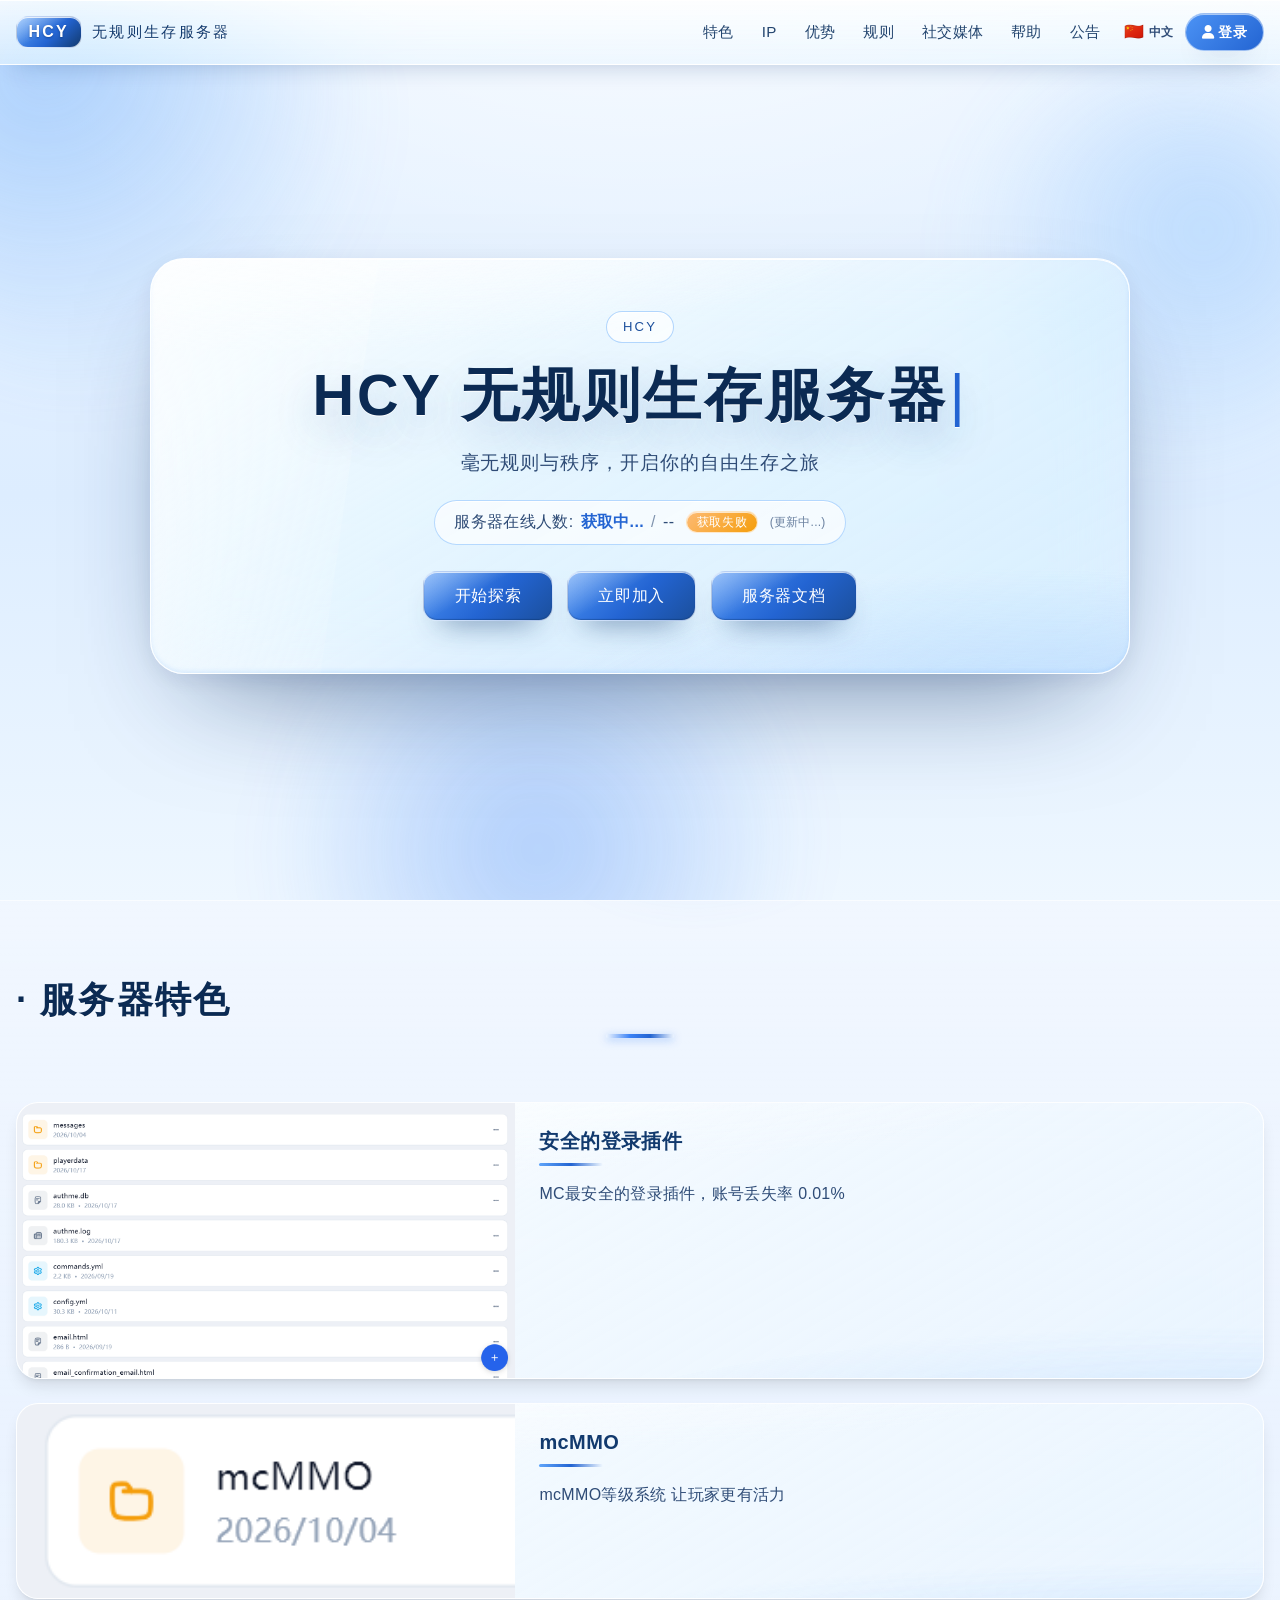
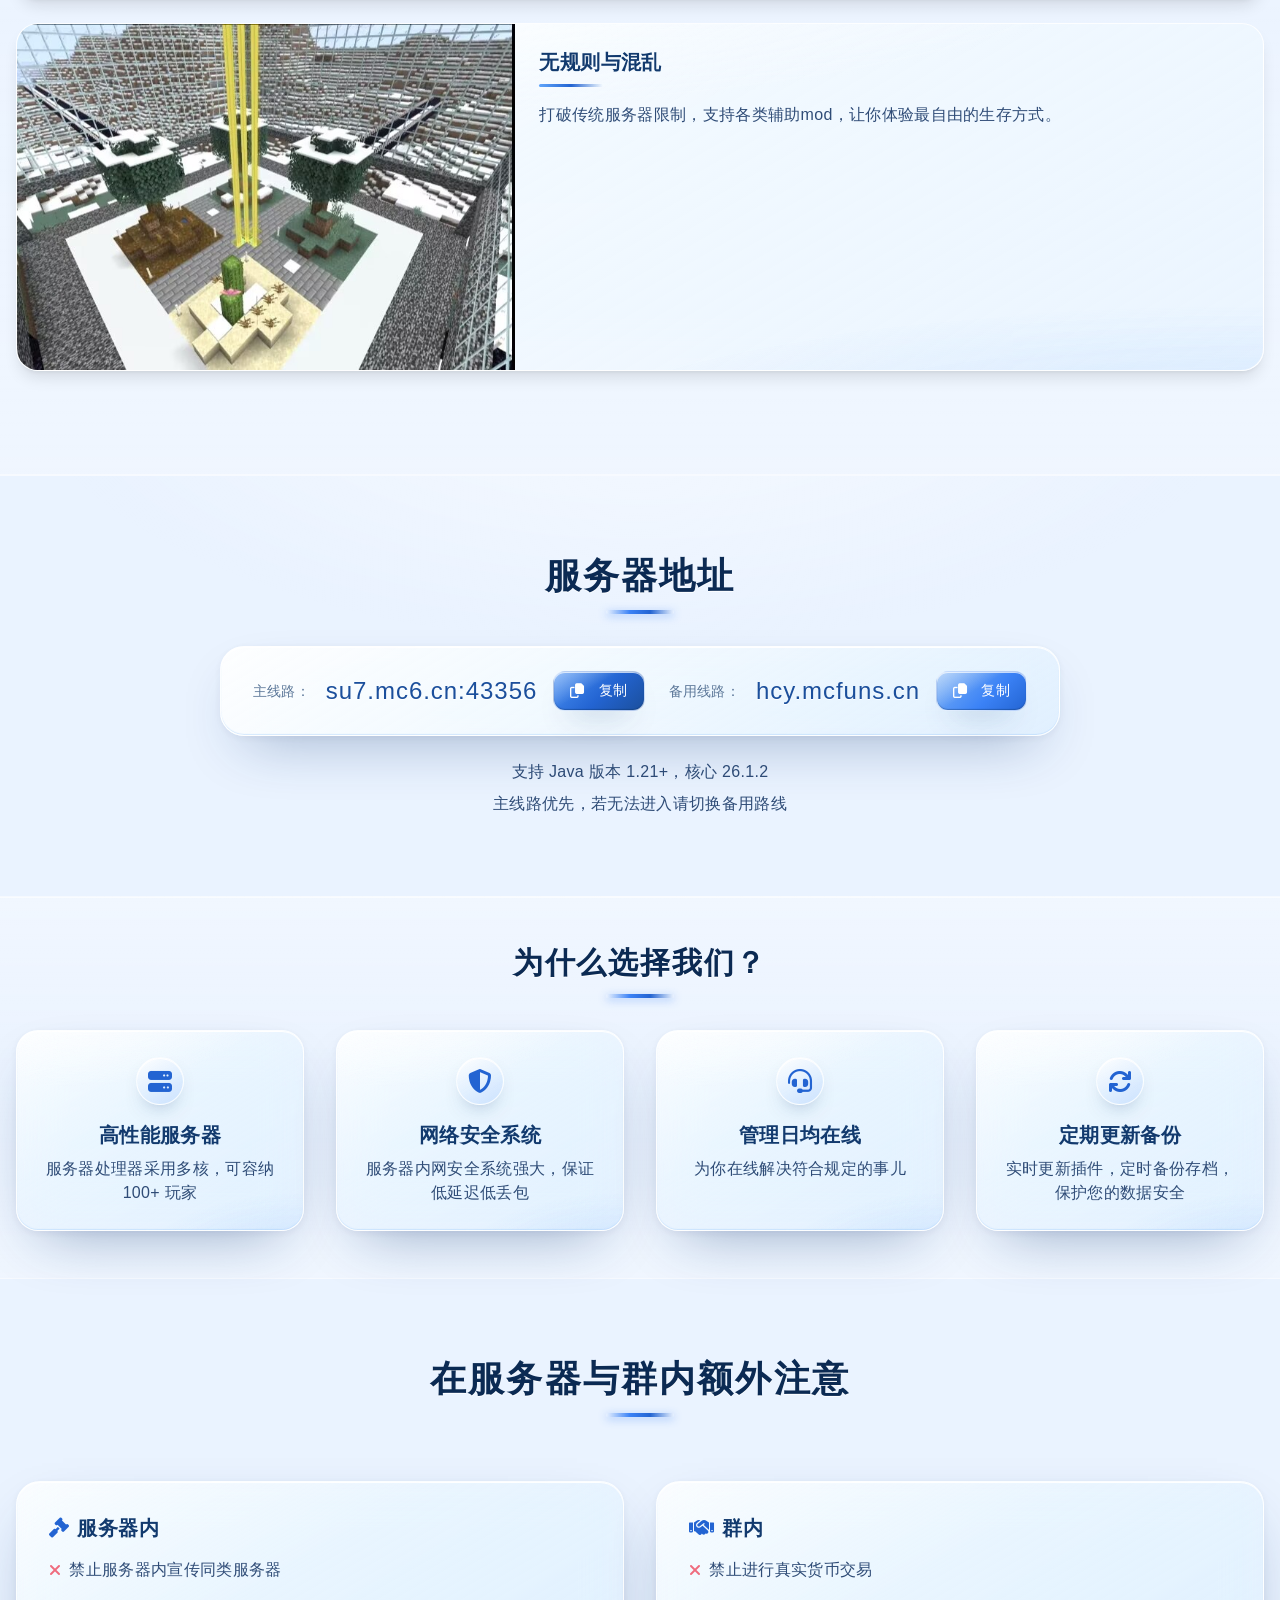
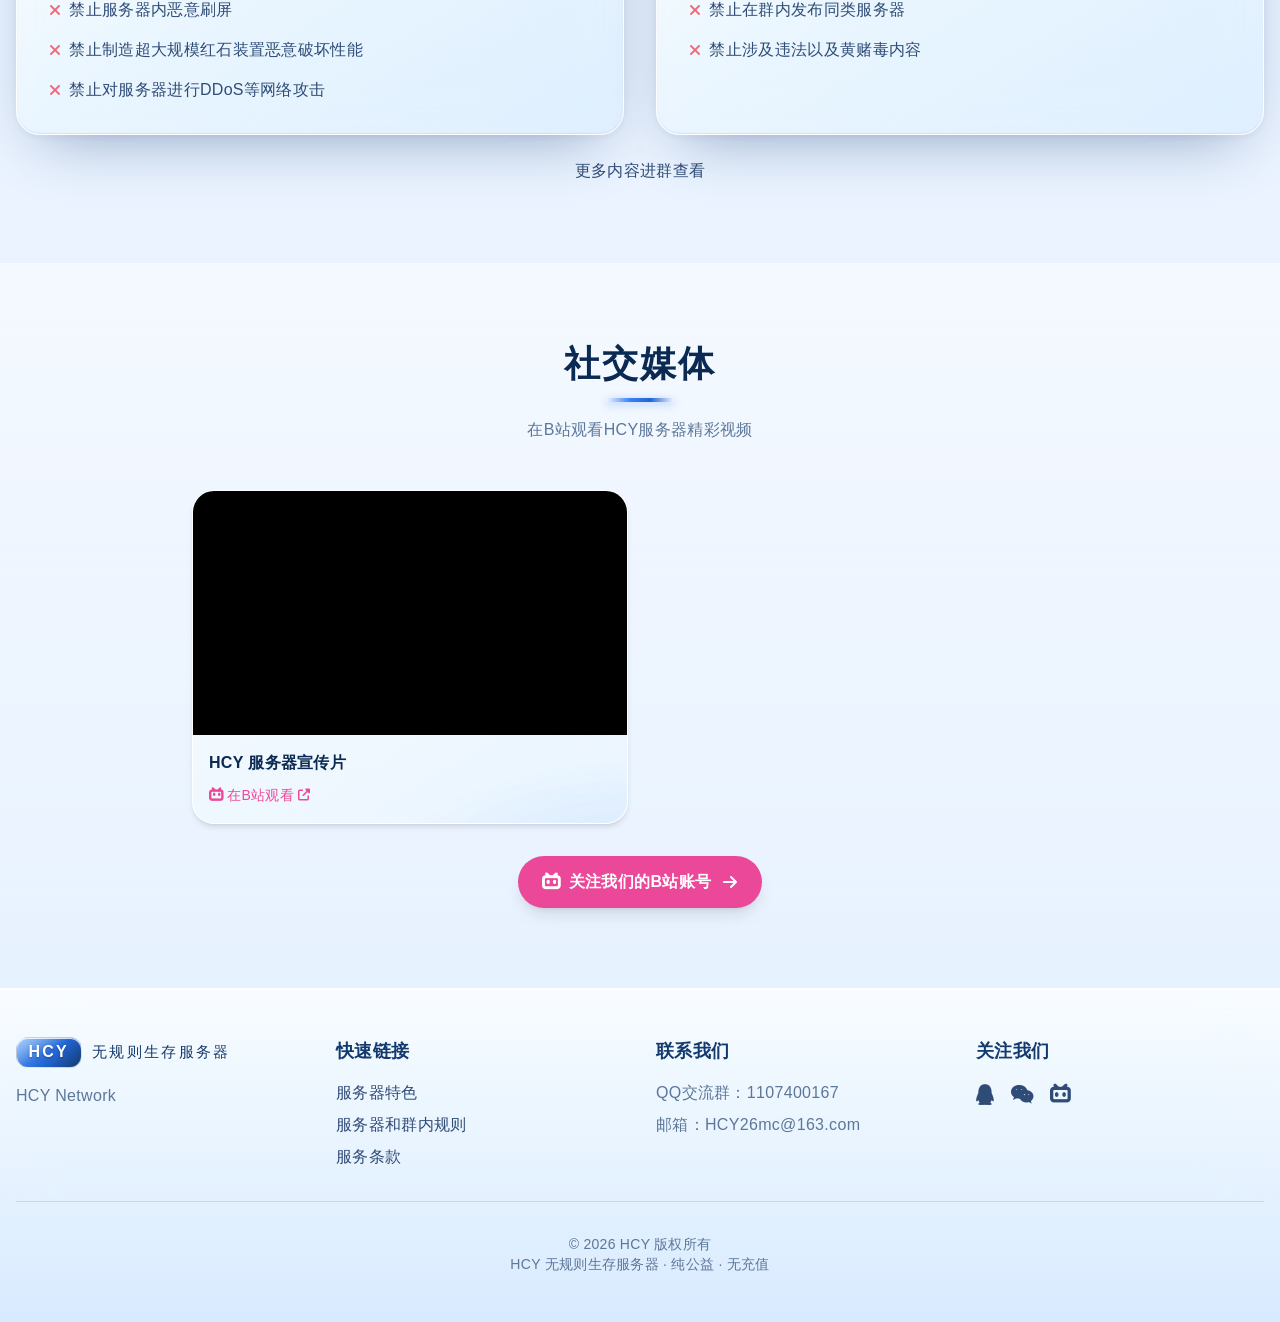
==== index.html @ 7179f42d "deploy: 站点文件同步 (2026-10-17 08:03:46 UTC) 共 153 个文件，由部署脚本自动提交。" ====
<!DOCTYPE html>
<html lang="zh">
<head>
    <meta charset="UTF-8">
    <meta name="viewport" content="width=device-width, initial-scale=1.0">
    <title data-i18n="page_title">HCY 无规则生存服务器</title>
    <link rel="icon" href="./img/icon.png">

    <!-- 字体：字工厂浮生行楷 -->
    <link href="static/css/fangsheng-font.css" rel="stylesheet">

    <!-- 字体&引入 -->
    <link href="static/css/all.min.css" rel="stylesheet">
    <script src="static/js/js.js"></script>
    <script src="https://cdn.jsdelivr.net/npm/chart.js@4.4.0/dist/chart.umd.min.js" defer></script>
    <script>
        tailwind.config = {
            theme: {
                extend: {
                    colors: { primary: '#2364D2', secondary: '#3B82F6' },
                    borderRadius: { 'button': '4px' }
                }
            }
        }
    </script>

    <!-- CSS 模块化加载 -->
    <link rel="stylesheet" href="static/css/titletype.css">
    <link rel="stylesheet" href="static/css/base.css">
    <link rel="stylesheet" href="static/css/components.css">
    <link rel="stylesheet" href="static/css/modals.css">
    <link rel="stylesheet" href="static/css/tools.css">
    <link rel="stylesheet" href="static/css/auth.css">
    <link rel="stylesheet" href="static/css/responsive.css">
    <link rel="stylesheet" href="static/css/hcy-glass.css">

    <!-- JS 模块化加载 -->
    <script src="static/js/utils.js" defer></script>
    <script src="static/js/events.js" defer></script>
    <script src="static/js/navigation.js" defer></script>
    <script src="static/js/server-status.js" defer></script>
    <script src="static/js/mcmmo-loader.js" defer></script>
    <script src="static/js/auth.js" defer></script>
    <script src="static/js/terms.js" defer></script>
    <script src="static/js/qq-avatar.js" defer></script>
    <script src="static/js/anti-devtools.js" defer></script>
    <script src="static/js/i18n.js" defer></script>
    <script src="static/js/typing-effect.js" defer></script>

</head>
<body>

<!-- ====== 导航栏 ====== -->
<nav class="fixed w-full z-50 glass-nav">
    <div class="max-w-7xl mx-auto px-4">
        <div class="flex justify-between items-center h-16">
            <div class="flex items-center">
                <a href="index.html" class="brand" aria-label="HCY 无规则生存服务器">
                    <span class="brand-mark">HCY</span>
                    <span class="brand-text">无规则生存服务器</span>
                </a>
            </div>
            <button class="mobile-menu-btn md:hidden" id="mobile-menu-btn">
                <i class="fas fa-bars text-2xl text-primary"></i>
            </button>
            <div class="mobile-menu hidden absolute top-16 left-0 right-0 bg-white/95 backdrop-blur-md shadow-xl p-4 md:hidden rounded-b-2xl border-t border-gray-100" id="mobile-menu">
                <div class="flex flex-col space-y-1">
                    <a href="#features" class="nav-link" data-i18n="nav_features">特色</a>
                    <a href="#ip" class="nav-link" data-i18n="nav_ip">服务器IP</a>
                    <a href="#advantages" class="nav-link" data-i18n="nav_advantages">优势</a>
                    <a href="#rules" class="nav-link" data-i18n="nav_rules">规则</a>
                    <a href="#social" class="nav-link" data-i18n="nav_social">社交媒体</a>
                    <a href="javascript:void(0)" class="nav-link" data-action="help" data-i18n="nav_help">帮助</a>
                    <a href="javascript:void(0)" class="nav-link" data-action="announcement" data-i18n="nav_announce">公告</a>
                    <div class="flex items-center justify-end px-4 py-3 border-b border-gray-100 mb-2">
                        <div class="lang-dropdown">
                            <button class="lang-toggle-btn lang-current flex items-center gap-1 px-2 py-1.5 rounded-lg hover:bg-gray-100 transition-all duration-300 text-gray-600 font-medium text-xs" title="切换语言">🌐</button>
                            <div class="lang-dropdown-menu">
                                <a href="javascript:void(0)" class="lang-dropdown-item" data-lang="zh">🇨🇳 中文</a>
                                <a href="javascript:void(0)" class="lang-dropdown-item" data-lang="en">🇺🇸 English</a>
                                <a href="javascript:void(0)" class="lang-dropdown-item" data-lang="ko">🇰🇷 한국어</a>
                                <a href="javascript:void(0)" class="lang-dropdown-item" data-lang="ja">🇯🇵 日本語</a>
                                <a href="javascript:void(0)" class="lang-dropdown-item" data-lang="ru">🇷🇺 Русский</a>
                                <a href="javascript:void(0)" class="lang-dropdown-item" data-lang="es">🇪🇸 Español</a>
                                <a href="javascript:void(0)" class="lang-dropdown-item" data-lang="fr">🇫🇷 Français</a>
                                <a href="javascript:void(0)" class="lang-dropdown-item" data-lang="de">🇩🇪 Deutsch</a>
                                <a href="javascript:void(0)" class="lang-dropdown-item" data-lang="pt">🇧🇷 Português</a>
                                <a href="javascript:void(0)" class="lang-dropdown-item" data-lang="th">🇹🇭 ไทย</a>
                            </div>
                        </div>
                    </div>
                    <a href="javascript:void(0)" id="nav-login-btn-mobile" class="flex items-center gap-2 bg-gradient-to-r from-cyan-400 to-teal-500 text-white px-4 py-2.5 rounded-xl font-semibold">
                        <i class="fas fa-user"></i><span id="nav-login-text-mobile">登录</span>
                    </a>
                </div>
            </div>
            <div class="hidden md:flex space-x-1">
                <a href="#features" class="nav-link" data-i18n="nav_features">特色</a>
                <a href="#ip" class="nav-link" data-i18n="nav_ip">IP</a>
                <a href="#advantages" class="nav-link" data-i18n="nav_advantages">优势</a>
                <a href="#rules" class="nav-link" data-i18n="nav_rules">规则</a>
                <a href="#social" class="nav-link" data-i18n="nav_social">社交媒体</a>
                <a href="javascript:void(0)" class="nav-link" data-action="help" data-i18n="nav_help">帮助</a>
                <a href="javascript:void(0)" class="nav-link" data-action="announcement" data-i18n="nav_announce">公告</a>
                <div class="lang-dropdown">
                    <button class="lang-toggle-btn lang-current flex items-center gap-1 px-2 py-1.5 rounded-lg hover:bg-gray-100 transition-all duration-300 text-gray-600 font-medium text-xs" title="切换语言">🌐</button>
                    <div class="lang-dropdown-menu">
                        <a href="javascript:void(0)" class="lang-dropdown-item" data-lang="zh">🇨🇳 中文</a>
                        <a href="javascript:void(0)" class="lang-dropdown-item" data-lang="en">🇺🇸 English</a>
                        <a href="javascript:void(0)" class="lang-dropdown-item" data-lang="ko">🇰🇷 한국어</a>
                        <a href="javascript:void(0)" class="lang-dropdown-item" data-lang="ja">🇯🇵 日本語</a>
                        <a href="javascript:void(0)" class="lang-dropdown-item" data-lang="ru">🇷🇺 Русский</a>
                        <a href="javascript:void(0)" class="lang-dropdown-item" data-lang="es">🇪🇸 Español</a>
                        <a href="javascript:void(0)" class="lang-dropdown-item" data-lang="fr">🇫🇷 Français</a>
                        <a href="javascript:void(0)" class="lang-dropdown-item" data-lang="de">🇩🇪 Deutsch</a>
                        <a href="javascript:void(0)" class="lang-dropdown-item" data-lang="pt">🇧🇷 Português</a>
                        <a href="javascript:void(0)" class="lang-dropdown-item" data-lang="th">🇹🇭 ไทย</a>
                    </div>
                </div>
                <a href="javascript:void(0)" id="nav-login-btn" class="inline-flex items-center gap-1 bg-gradient-to-r from-cyan-400 to-teal-500 text-white px-4 py-1.5 rounded-full text-sm font-semibold">
                    <i class="fas fa-user"></i><span id="nav-login-text">登录</span>
                </a>
            </div>
        </div>
    </div>
</nav>

<!-- ====== 英雄区域（液态玻璃主视觉） ====== -->
<section class="hero-section">
    <div class="hero-aurora" aria-hidden="true">
        <span class="aurora-blob b1"></span>
        <span class="aurora-blob b2"></span>
        <span class="aurora-blob b3"></span>
    </div>

    <div class="hero-inner">
        <div class="hero-glass">
            <p class="hero-eyebrow">HCY</p>
            <h1 id="typing-title"></h1>
            <p class="hero-sub" data-i18n="hero_subtitle">毫无规则与秩序，开启你的自由生存之旅</p>

            <p class="hero-online">
                <span data-i18n="hero_online">服务器在线人数:</span>
                <span id="player-count" class="font-semibold cursor-pointer">获取中...</span>
                <span class="opacity-60">/</span>
                <span id="max-players">--</span>
                <span id="server-status" class="ml-1 px-2.5 py-0.5 text-xs rounded-full bg-yellow-500">连接中</span>
                <span id="last-update" class="ml-1 text-xs opacity-70">(更新中...)</span>
            </p>

            <div class="hero-actions">
                <a href="#features" class="hero-btn" data-i18n="hero_btn_explore">开始探索</a>
                <a href="javascript:void(0)" data-action="qq" class="hero-btn" data-i18n="hero_btn_join">立即加入</a>
                <a href="docs.html" class="hero-btn" data-i18n="hero_btn_docs">服务器文档</a>
            </div>
        </div>
    </div>
</section>

<!-- ====== 特色区域 ====== -->
<section id="features" class="py-20 bg-gray-50">
    <div class="max-w-7xl mx-auto px-4">
        <h2 class="text-4xl font-bold mb-16" data-i18n="feat_title">· 服务器特色</h2>
        <div class="bg-white rounded-lg shadow-lg overflow-hidden mb-6 feature-card">
            <div class="flex flex-col md:flex-row">
                <div class="md:w-2/5 hover-zoom h-48 md:h-auto"><img src="static/picture/res.jpg" class="w-full h-full object-cover" alt="安全的登录插件" loading="lazy"></div>
                <div class="md:w-3/5 p-6"><h3 class="text-xl font-bold mb-2" data-i18n="feat_1_title">安全的登录插件</h3><div class="w-16 h-1 bg-primary mb-4"></div><p class="text-gray-600" data-i18n="feat_1_desc">MC最安全的登录插件，账号丢失率 0.01%</p></div>
            </div>
        </div>
        <div class="bg-white rounded-lg shadow-lg overflow-hidden mb-6 feature-card">
            <div class="flex flex-col md:flex-row">
                <div class="md:w-2/5 hover-zoom h-48 md:h-auto"><img src="static/picture/home.png" class="w-full h-full object-cover" alt="mcMMO" loading="lazy"></div>
                <div class="md:w-3/5 p-6"><h3 class="text-xl font-bold mb-2" data-i18n="feat_2_title">mcMMO</h3><div class="w-16 h-1 bg-primary mb-4"></div><p class="text-gray-600" data-i18n="feat_2_desc">mcMMO等级系统 让玩家更有活力</p></div>
            </div>
        </div>
        <div class="bg-white rounded-lg shadow-lg overflow-hidden mb-6 feature-card">
            <div class="flex flex-col md:flex-row">
                <div class="md:w-2/5 hover-zoom h-48 md:h-auto"><img src="static/picture/geyser.png" class="w-full h-full object-cover" alt="无规则与混乱" loading="lazy"></div>
                <div class="md:w-3/5 p-6"><h3 class="text-xl font-bold mb-2" data-i18n="feat_3_title">无规则与混乱</h3><div class="w-16 h-1 bg-primary mb-4"></div><p class="text-gray-600" data-i18n="feat_3_desc">打破传统服务器限制，支持各类辅助mod，让你体验最自由的生存方式。</p></div>
            </div>
        </div>
    </div>
</section>

<!-- ====== 服务器地址 ====== -->
<section id="ip" class="py-20 bg-primary/5 text-center">
    <div class="max-w-7xl mx-auto px-4">
        <h2 class="text-4xl font-bold mb-8" data-i18n="ip_title">服务器地址</h2>
        <div class="inline-flex flex-col sm:flex-row items-center gap-6 bg-white px-8 py-6 rounded-lg shadow-sm">
            <div class="inline-flex items-center gap-4">
                <span class="text-sm text-gray-500" data-i18n="ip_main_line">主线路：</span>
                <span id="ip-text" class="text-xl md:text-2xl">su7.mc6.cn:43356</span>
                <button class="copy-btn" data-target="ip-text" data-msg="ip_copy_main"><i class="far fa-copy mr-2"></i><span data-i18n="copy_btn">复制</span></button>
            </div>
            <div class="inline-flex items-center gap-4">
                <span class="text-sm text-gray-500" data-i18n="ip_second_line">备用线路：</span>
                <span id="ip-text-secondary" class="text-xl md:text-2xl">hcy.mcfuns.cn</span>
                <button class="copy-btn" data-target="ip-text-secondary" data-msg="ip_copy_second"><i class="far fa-copy mr-2"></i><span data-i18n="copy_btn">复制</span></button>
            </div>
        </div>
        <p class="mt-6 text-gray-600" data-i18n="ip_desc_ver">支持 Java 版本 1.21+，核心26.1.2</p>
        <p class="mt-2 text-gray-600" data-i18n="ip_desc_merge">主线路优先，若无法进入切换备用路线</p>
    </div>
</section>

<!-- ====== 优势区域 ====== -->
<section id="advantages" class="py-12 bg-gray-50">
    <div class="max-w-[1440px] mx-auto px-4">
        <h2 class="text-3xl font-bold text-center mb-8" data-i18n="adv_title">为什么选择我们？</h2>
        <div class="grid grid-cols-1 md:grid-cols-4 gap-8">
            <div class="advantage-card"><div class="w-12 h-12 rounded-full bg-primary/10 flex items-center justify-center mx-auto mb-4"><i class="fas fa-server text-primary text-2xl"></i></div><h3 class="text-xl font-bold mb-2" data-i18n="adv_1_title">高性能服务器</h3><p class="text-gray-600" data-i18n="adv_1_desc">服务器处理器采用多核，可容纳 100+ 玩家</p></div>
            <div class="advantage-card"><div class="w-12 h-12 rounded-full bg-primary/10 flex items-center justify-center mx-auto mb-4"><i class="fas fa-shield-alt text-primary text-2xl"></i></div><h3 class="text-xl font-bold mb-2" data-i18n="adv_2_title">网络安全系统</h3><p class="text-gray-600" data-i18n="adv_2_desc">服务器内网安全系统强大，保证低延迟低丢包</p></div>
            <div class="advantage-card"><div class="w-12 h-12 rounded-full bg-primary/10 flex items-center justify-center mx-auto mb-4"><i class="fas fa-headset text-primary text-2xl"></i></div><h3 class="text-xl font-bold mb-2" data-i18n="adv_3_title">管理日均在线</h3><p class="text-gray-600" data-i18n="adv_3_desc">为你在线解决符合规定的事儿</p></div>
            <div class="advantage-card"><div class="w-12 h-12 rounded-full bg-primary/10 flex items-center justify-center mx-auto mb-4"><i class="fas fa-sync text-primary text-2xl"></i></div><h3 class="text-xl font-bold mb-2" data-i18n="adv_4_title">定期更新备份</h3><p class="text-gray-600" data-i18n="adv_4_desc">实时更新插件，定时备份存档，保护您的数据安全</p></div>
        </div>
    </div>
</section>

<!-- ====== 规则区域 ====== -->
<section id="rules" class="py-20">
    <div class="max-w-7xl mx-auto px-4">
        <h2 class="text-4xl font-bold text-center mb-16" data-i18n="rules_title">在服务器与群内额外注意</h2>
        <div class="grid grid-cols-1 md:grid-cols-2 gap-8">
            <div class="bg-white p-8 rounded-lg shadow-lg">
                <h3 class="text-xl font-bold mb-4"><i class="fas fa-gavel text-primary mr-2"></i><span data-i18n="rules_server_title">服务器内</span></h3>
                <ul class="space-y-4">
                    <li class="flex items-start"><i class="fa fa-times text-red-500 mt-1 mr-2"></i><span>禁止服务器内宣传同类服务器</span></li>
                    <li class="flex items-start"><i class="fa fa-times text-red-500 mt-1 mr-2"></i><span>禁止服务器内恶意刷屏</span></li>
                    <li class="flex items-start"><i class="fa fa-times text-red-500 mt-1 mr-2"></i><span>禁止制造超大规模红石装置恶意破坏性能</span></li>
                    <li class="flex items-start"><i class="fa fa-times text-red-500 mt-1 mr-2"></i><span>禁止对服务器进行DDoS等网络攻击</span></li>
                </ul>
            </div>
            <div class="bg-white p-8 rounded-lg shadow-lg">
                <h3 class="text-xl font-bold mb-4"><i class="fas fa-handshake text-primary mr-2"></i><span data-i18n="rules_group_title">群内</span></h3>
                <ul class="space-y-4">
                    <li class="flex items-start"><i class="fa fa-times text-red-500 mt-1 mr-2"></i><span>禁止进行真实货币交易</span></li>
                    <li class="flex items-start"><i class="fa fa-times text-red-500 mt-1 mr-2"></i><span>禁止在群内发布同类服务器</span></li>
                    <li class="flex items-start"><i class="fa fa-times text-red-500 mt-1 mr-2"></i><span>禁止涉及违法以及黄赌毒内容</span></li>
                </ul>
            </div>
        </div>
        <p class="text-gray-600 text-center mt-6" data-i18n="rules_more">更多内容进群查看</p>
    </div>
</section>

		<!-- ====== 社交媒体 · B站视频 ====== -->
		<section id="social" class="py-20 bg-gradient-to-b from-white to-gray-50">
		    <div class="max-w-7xl mx-auto px-4">
		        <h2 class="text-4xl font-bold text-center mb-4" data-i18n="social_title">社交媒体</h2>
		        <p class="text-gray-500 text-center mb-12" data-i18n="social_subtitle">B站</p>
		        <div class="grid grid-cols-1 md:grid-cols-2 gap-6 max-w-4xl mx-auto">
		            <div class="social-card bg-white rounded-xl shadow-md overflow-hidden hover:shadow-xl transition-all duration-300 hover:-translate-y-1">
		                <div class="relative pt-[56.25%] bg-black">
		                    <iframe src="https://player.bilibili.com/player.html?bvid=BV1PBeh67ENt&page=1&high_quality=1&autoplay=0" class="absolute inset-0 w-full h-full" scrolling="no" border="0" frameborder="0" allowfullscreen loading="lazy" sandbox="allow-scripts allow-same-origin allow-popups allow-popups-to-escape-sandbox allow-presentation"></iframe>
		                </div>
		                <div class="p-4">
		                    <h3 class="font-bold text-gray-800 mb-2 line-clamp-2" data-i18n="social_video1_title">HCY 服务器宣传片</h3>
		                    <a href="https://www.bilibili.com/video/BV1PBeh67ENt/" target="_blank" rel="noopener" class="inline-flex items-center gap-1 text-sm text-pink-500 hover:text-pink-600 font-medium transition-colors">
		                        <i class="fab fa-bilibili"></i> <span data-i18n="social_watch_bilibili">在B站观看</span> <i class="fas fa-external-link-alt text-xs"></i>
		                    </a>
		                </div>
		            </div>
		        </div>
		        <div class="text-center mt-8">
		            <a href="https://space.bilibili.com/3632306340235762?spm_id_from=333.788.upinfo.head.click" target="_blank" rel="noopener" class="inline-flex items-center gap-2 px-6 py-3 bg-pink-500 hover:bg-pink-600 text-white font-bold rounded-full transition-all shadow-lg hover:shadow-xl active:scale-[0.98]">
		                <i class="fab fa-bilibili text-lg"></i> <span data-i18n="social_follow_btn">关注我们的B站账号</span> <i class="fas fa-arrow-right ml-1"></i>
		            </a>
		        </div>
		    </div>
		</section>

	
	<!-- ====== 页脚 ====== -->
<footer class="bg-gray-900 text-white py-12">
    <div class="max-w-7xl mx-auto px-4">
        <div class="grid grid-cols-1 sm:grid-cols-2 md:grid-cols-4 gap-8">
            <div>
                <a href="index.html" class="brand" aria-label="HCY 无规则生存服务器">
                    <span class="brand-mark">HCY</span>
                    <span class="brand-text">无规则生存服务器</span>
                </a>
                <p class="mt-4 text-gray-400">HCY Network</p>
            </div>
            <div>
                <h4 class="text-lg font-bold mb-4" data-i18n="footer_links">快速链接</h4>
                <ul class="space-y-2">
                    <li><a href="#features" class="text-gray-400 hover:text-white transition-colors" data-i18n="footer_links_feat">服务器特色</a></li>
                    <li><a href="#rules" class="text-gray-400 hover:text-white transition-colors" data-i18n="footer_links_rules">服务器和群内规则</a></li>
                    <li><a href="docs.html#terms" class="text-gray-400 hover:text-white transition-colors" data-i18n="footer_links_terms">服务条款</a></li>
                </ul>
            </div>
            <div><h4 class="text-lg font-bold mb-4" data-i18n="footer_contact">联系我们</h4><ul class="space-y-2"><li class="text-gray-400">QQ交流群：1107400167</li><li class="text-gray-400">邮箱：HCY26mc@163.com</li></ul></div>
            <div><h4 class="text-lg font-bold mb-4" data-i18n="footer_follow">关注我们</h4><div class="flex space-x-4"><a href="https://qm.qq.com/q/Zq844PnPqO" class="text-gray-400 hover:text-white transition-colors"><i class="fab fa-qq text-xl"></i></a><a href="#" class="text-gray-400 hover:text-white transition-colors"><i class="fab fa-weixin text-xl"></i></a><a href="https://www.bilibili.com/video/BV1PBeh67ENt/" class="text-gray-400 hover:text-white transition-colors"><i class="fab fa-bilibili text-xl"></i></a></div></div>
        </div>
        <div class="border-t border-gray-800 mt-8 pt-8 text-center text-gray-400 text-sm"><p data-i18n="footer_copyright">© 2026 HCY 版权所有</p><p>HCY 无规则生存服务器 · 纯公益 · 无充值</p></div>
    </div>
</footer>

<!-- ====== 回到顶部 ====== -->
<button id="backToTop" class="fixed bottom-8 left-8 text-white w-12 h-12 rounded-full shadow-lg flex items-center justify-center opacity-0 invisible transition-all duration-300 z-40 active:scale-95"><i class="fas fa-arrow-up"></i></button>

<!-- ====== 复制成功弹窗 ====== -->
<div id="copy-success-modal" class="modal-mask">
    <div class="modal-content max-w-xs text-center">
        <div class="text-green-500 text-4xl mb-4"><i class="fas fa-check-circle"></i></div>
        <h3 class="text-xl font-bold mb-2" data-i18n="copy_ok_title">复制成功</h3>
        <p id="copy-success-msg" class="text-gray-600 mb-4" data-i18n="copy_success">已复制到剪贴板</p>
        <button class="modal-close-btn bg-primary text-white px-4 py-2 rounded hover:bg-primary/90 transition-colors" data-modal="copy-success-modal" data-i18n="btn_confirm">确定</button>
    </div>
</div>

<!-- ====== Toast ====== -->
<div id="command-toast" data-i18n="toast_cmd_copied">指令复制成功</div>

<!-- ====== 帮助弹窗 ====== -->
<div id="help-modal" class="modal-mask">
    <div class="modal-content max-w-4xl max-h-[90vh] overflow-y-auto">
        <div class="flex justify-between items-center mb-6">
            <h3 class="text-2xl font-bold" data-i18n="help_title">服务器帮助</h3>
            <button class="modal-close-btn text-gray-500 hover:text-gray-700" data-modal="help-modal"><i class="fas fa-times text-xl"></i></button>
        </div>
        <div class="space-y-6">
            <div>
                <h4 class="text-lg font-semibold mb-3 text-gray-700" data-i18n="help_basic">基础指令</h4>
                <div class="grid grid-cols-1 md:grid-cols-2 gap-2">
                    <div class="cmd-item" data-cmd="/sethome" data-i18n="help_item_sethome">/sethome 家名称 保存当前位置</div>
                    <div class="cmd-item" data-cmd="/home" data-i18n="help_item_home">/home 家名称 回家</div><div class="cmd-item" data-cmd="/showitem" data-i18n="help_item_showitem">/showitem 展示手持物品</div>
                    <div class="cmd-item" data-cmd="/back" data-i18n="help_item_back">/back 回到上次死亡点</div><div class="cmd-item" data-cmd="/tpahere" data-i18n="help_item_tpahere">/tpahere 玩家名 把其他玩家传送到你这里</div>
                    <div class="cmd-item" data-cmd="/sf guide" data-i18n="help_item_sf_guide">/sf guide 获得粘液科技</div><div class="cmd-item" data-cmd="/tpa" data-i18n="help_item_tpa">/tpa 玩家名 传送到其他玩家</div>
                    <div class="cmd-item" data-cmd="/hat" data-i18n="help_item_hat">/hat 将手中物品戴在头上</div><div class="cmd-item" data-cmd="/skin" data-i18n="help_item_skin">/skin 正版名称/UUID 换皮肤</div>
                    <div class="cmd-item" data-cmd="/msg" data-i18n="help_item_msg">/msg 玩家名 内容 私聊</div>
                    
                    
                </div>
            </div>
            <div>
                <h4 class="text-lg font-semibold mb-3 text-gray-700" data-i18n="help_special">特殊指令</h4>
                <div class="grid grid-cols-1 md:grid-cols-2 gap-2">
                    <div class="cmd-item" data-cmd="/rtp" data-i18n="help_item_rtp">/rtp 随机传送</div><div class="cmd-item" data-cmd="/back" data-i18n="help_item_back2">/back 回到上一次死亡点</div>
                    <div class="cmd-item" data-cmd="/party" data-i18n="help_item_party">/party 临时工会系统</div><div class="cmd-item" data-cmd="/zmucic" data-i18n="help_item_zmusic">/zmusic 服内播放音乐</div>
                </div>
            </div>
            <div>
                <h4 class="text-lg font-semibold mb-3 text-gray-700" data-i18n="help_bot">机器人指令（群内）</h4>
                <div class="grid grid-cols-1 md:grid-cols-2 gap-2">
                    <div class="cmd-item" data-cmd="i 在线状态查看" data-i18n="help_item_bot_i">i 在线状态查看</div>
                </div>
            </div>
            <div>
                <h4 class="text-lg font-semibold mb-3 text-gray-700" data-i18n="help_mcmmo">等级指南 MCMMO</h4>
                <a href="javascript:void(0)" class="cmd-item inline-block" data-action="level-guide" data-i18n="help_level_guide">等级指南（点击查看）</a>
            </div>
            <div class="pt-4 mt-2 border-t border-gray-200 text-center">
                <a href="docs.html#help" class="inline-flex items-center gap-1.5 text-sm text-primary hover:text-secondary font-medium transition-colors">
                    <i class="fas fa-book-open"></i> <span data-i18n="help_more_docs">更多内容请查看服务器文档</span>
                    <i class="fas fa-arrow-right text-xs"></i>
                </a>
            </div>
        </div>
    </div>
</div>

<!-- ====== 公告弹窗 ====== -->
<div id="announcement-modal" class="modal-mask">
    <div class="modal-content max-w-lg">
        <div class="flex justify-between items-start mb-4">
            <h3 class="text-2xl font-bold text-transparent bg-clip-text bg-gradient-to-r from-primary to-purple-600" data-i18n="announce_title">游戏公告</h3>
            <button class="modal-close-btn text-gray-500 hover:text-gray-700" data-modal="announcement-modal"><i class="fas fa-times text-xl"></i></button>
        </div>
        <h4 class="font-bold mb-6 text-transparent bg-clip-text bg-gradient-to-r from-red-500 to-purple-400" data-i18n="announce_year">2026年</h4>
        <div class="space-y-4 text-gray-800">
            <p class="text-transparent bg-clip-text bg-gradient-to-r from-blue-500 to-cyan-400" data-i18n="announce_modal_p1" data-i18n-type="html">我们仅用 <strong class="text-transparent bg-clip-text bg-gradient-to-r from-red-500 to-orange-400">McMMO技能等级之和</strong> 作为等级评判标准</p>
            <p class="text-transparent bg-clip-text bg-gradient-to-r from-blue-500 to-cyan-400" data-i18n="announce_modal_p2" data-i18n-type="html">服务器纯公益，<strong class="text-transparent bg-clip-text bg-gradient-to-r from-red-500 to-orange-400">无任何充值氪金项目</strong></p>
            <p class="text-transparent bg-clip-text bg-gradient-to-r from-blue-500 to-cyan-400" data-i18n="announce_modal_p3" data-i18n-type="html">所有称号均可通过命令 <strong class="text-transparent bg-clip-text bg-gradient-to-r from-red-500 to-orange-400">/pit shop</strong> 以消耗物品方式获取</p>
            <p class="text-transparent bg-clip-text bg-gradient-to-r from-blue-500 to-cyan-400" data-i18n="announce_modal_p4" data-i18n-type="html">当你的服务器等级 <strong class="text-transparent bg-clip-text bg-gradient-to-r from-red-500 to-orange-400">超过一万</strong> 可获取专属称号和聊天颜色权限</p>
            <p class="text-transparent bg-clip-text bg-gradient-to-r from-blue-500 to-cyan-400" data-i18n="announce_modal_p5" data-i18n-type="html">服务器内禁止刷屏和宣传其他服务器，违者禁言 <strong class="text-transparent bg-clip-text bg-gradient-to-r from-red-500 to-orange-400">7</strong> 天</p>
            <p class="text-right text-transparent bg-clip-text bg-gradient-to-r from-blue-500 to-cyan-400 mt-4" data-i18n="announce_modal_footer" data-i18n-type="html">祝您游玩愉快<br>By HCY Network</p>
            <div class="mt-6 pt-4 border-t border-gray-200 text-center">
                <a href="docs.html#announcement" class="inline-flex items-center gap-1.5 text-sm text-primary hover:text-secondary font-medium transition-colors">
                    <i class="fas fa-book-open"></i> <span data-i18n="help_more_docs">更多内容请查看服务器文档</span>
                    <i class="fas fa-arrow-right text-xs"></i>
                </a>
            </div>
        </div>
    </div>
</div>

	<!-- ====== QQ群弹窗 ====== -->
	<div id="qq-group-modal" class="modal-mask">
	    <div class="modal-content max-w-lg text-center">
	        <div class="flex justify-between items-start mb-4">
	            <h3 class="text-2xl font-bold" data-i18n="qq_title">加入官方QQ群</h3>
	            <button class="modal-close-btn text-gray-500 hover:text-gray-700" data-modal="qq-group-modal"><i class="fas fa-times text-xl"></i></button>
	        </div>
	        <p class="mb-6 text-gray-600" data-i18n="qq_desc">扫码加入QQ群，获取更多服务器资讯</p>
        <div class="flex flex-col sm:flex-row items-center justify-center gap-6">
            <div class="flex flex-col items-center"><img src="static/picture/twoord.png" alt="官方QQ群二维码" class="w-40 h-40 rounded-lg shadow-md" loading="lazy"><p class="mt-3 text-gray-500 text-sm font-medium">QQ交流群：1107400167</p></div>
        </div>
    </div>
</div>

<!-- ====== 等级指南弹窗 ====== -->
	<div id="level-guide-modal" class="modal-mask">
	    <div class="modal-content max-w-4xl max-h-[90vh] overflow-y-auto">
	        <div class="flex justify-between items-center mb-6">
	            <h3 class="text-2xl font-bold" data-i18n="level_title">等级指南 (McMMO)</h3>
	            <button class="modal-close-btn text-gray-500 hover:text-gray-700" data-modal="level-guide-modal"><i class="fas fa-times text-xl"></i></button>
	        </div>
	        <div id="mcmmo-content" class="prose max-w-none">
	            <div class="flex items-center justify-center py-10"><i class="fas fa-spinner fa-spin text-primary text-2xl"></i><span class="ml-2 text-gray-600" data-i18n="level_loading">加载内容中...</span></div>
	        </div>
	        <div class="mt-8 pt-4 border-t border-gray-200 flex items-center text-gray-600 text-sm">
	            <i class="fab fa-github text-2xl mr-2"></i><span data-i18n="level_source">内容来源: </span><a href="https://github.com/xiaopentp/zhbwiki/blob/main/plugins/mcmmo-commands.md" target="_blank" class="text-blue-500 hover:underline">GitHub</a>
        </div>
    </div>
</div>

<!-- ====== 玩家信息弹窗 ====== -->
<div id="player-info-modal" class="modal-mask">
    <div class="modal-content max-w-md">
        <div class="flex justify-between items-start mb-4">
            <h3 class="text-xl font-bold" id="modal-player-name">玩家信息</h3>
            <button class="modal-close-btn" data-modal="player-info-modal"><i class="fas fa-times"></i></button>
        </div>
        <div class="flex items-center mb-6">
            <img id="player-avatars" src="" alt="头像" class="w-20 h-20 rounded-full mr-4 border-2 border-blue-500">
            <div><p><strong>UUID:</strong> <span id="player-uuids" class="text-sm font-mono text-blue-300"></span></p><p><strong>名称:</strong> <span id="player-display-name" class="text-blue-300"></span></p><p><strong>状态:</strong> <span id="player-status" class="text-green-400">在线</span></p></div>
        </div>
        <div class="grid grid-cols-2 gap-4">
            <div class="bg-gray-700 p-3 rounded"><strong>加入时间</strong><p id="player-join-date" class="text-gray-300">-</p></div>
            <div class="bg-gray-700 p-3 rounded"><strong>最后活跃</strong><p id="player-last-seen" class="text-gray-300">-</p></div>
        </div>
    </div>
</div>

<!-- ====== 登录弹窗 ====== -->
<div id="auth-modal" class="fixed inset-0 bg-black/70 z-50 flex items-center justify-center opacity-0 invisible transition-all duration-300">
    <div class="bg-white rounded-2xl shadow-2xl max-w-md w-full mx-4 overflow-hidden transform scale-95 transition-all duration-300 relative">
        <div class="h-2 bg-gradient-to-r from-cyan-400 via-blue-500 to-purple-500"></div>
        <div class="p-6">
            <div class="flex justify-between items-center mb-6">
                <h3 class="text-2xl font-bold" id="auth-modal-title" data-i18n="auth_title_login">登录</h3>
                <button id="close-auth-modal" class="text-gray-400 hover:text-gray-600 transition-colors relative z-20"><i class="fas fa-times text-xl"></i></button>
            </div>
            <div class="flex bg-gray-100 rounded-xl p-1 mb-6">
                <button class="auth-tab flex-1 py-2 text-center rounded-lg font-bold text-sm transition-all bg-white shadow-sm text-primary" data-tab="login" id="auth-tab-login" data-i18n="auth_tab_login">登录</button>
                <button class="auth-tab flex-1 py-2 text-center rounded-lg font-bold text-sm transition-all text-gray-500" data-tab="register" id="auth-tab-register" data-i18n="auth_tab_register">注册</button>
            </div>
            <div class="auth-form" id="auth-form-login">
                <div class="mb-4"><label class="block text-sm font-medium text-gray-700 mb-1" data-i18n="auth_username">用户名</label><label for="login-username"></label><input type="text" id="login-username" class="w-full px-4 py-3 border border-gray-300 rounded-xl focus:ring-2 focus:ring-cyan-400 focus:border-transparent outline-none transition-all" placeholder="输入你的游戏ID"></div>
                <div class="mb-2"><label class="block text-sm font-medium text-gray-700 mb-1" data-i18n="auth_password">密码</label><label for="login-password"></label><input type="password" id="login-password" class="w-full px-4 py-3 border border-gray-300 rounded-xl focus:ring-2 focus:ring-cyan-400 focus:border-transparent outline-none transition-all" placeholder="请输入密码"></div>
                <div class="flex justify-end mb-4"><button id="forgot-password" class="text-xs text-gray-400 hover:text-primary transition-colors" data-i18n="auth_forgot">忘记密码？</button></div>
                <!-- 同意服务条款 -->
                <label class="flex items-start gap-2 mb-4 cursor-pointer select-none" id="terms-agree-wrap">
                    <input type="checkbox" id="terms-agree-check" class="mt-0.5 w-4 h-4 rounded border-gray-300 text-cyan-500 focus:ring-cyan-400 cursor-pointer flex-shrink-0">
                    <span class="text-xs text-gray-500 leading-relaxed"><span data-i18n="auth_agree">我已阅读并同意</span> <a href="docs.html#terms" target="_blank" rel="noopener" id="terms-link" onclick="try{sessionStorage.setItem('show_agree_bar','1')}catch(e){}" class="text-primary hover:underline font-medium" data-i18n="auth_terms_link">《服务条款》</a></span>
                </label>
                <button id="auth-login-btn" class="w-full py-3 rounded-xl font-bold text-white bg-gradient-to-r from-cyan-400 to-teal-500 hover:from-cyan-500 hover:to-teal-600 transition-all active:scale-[0.98] shadow-md"><i class="fas fa-sign-in-alt mr-2"></i><span data-i18n="auth_btn_login">登录</span></button>
                <p id="login-error" class="text-red-500 text-sm text-center mt-3 hidden"></p>
            </div>
            <div class="auth-form hidden" id="auth-form-register">
                <div class="mb-6 p-4 bg-gradient-to-r from-blue-50 to-cyan-50 border border-blue-200 rounded-xl text-center">
                    <i class="fas fa-info-circle text-blue-500 text-3xl mb-3"></i>
                    <h4 class="font-bold text-blue-700 mb-2" data-i18n="auth_register_title">无需在此注册</h4>
                    <p class="text-sm text-blue-600" data-i18n="auth_register_desc" data-i18n-type="html">请直接在 <strong>HCY 服务器</strong> 中注册：</p>
                    <div class="bg-white rounded-lg px-4 py-3 my-3 font-mono text-sm border border-blue-100 inline-block" data-i18n="auth_register_instr">服务器进入界面输入密码 然后确认密码</div>
                    <p class="text-xs text-gray-500" data-i18n="auth_register_note">注册后使用游戏账号和密码在此登录</p>
                </div>
                <button class="auth-tab-btn w-full py-3 rounded-xl font-bold text-white bg-gradient-to-r from-cyan-400 to-teal-500 hover:from-cyan-500 transition-all active:scale-[0.98] shadow-md" onclick="window.switchAuthTab('login')"><i class="fas fa-arrow-left mr-2"></i><span data-i18n="auth_goto_login">已有账号？去登录</span></button>
            </div>
            <div class="mt-6 pt-4 border-t border-gray-100 text-center">
                <p class="text-xs text-gray-400"><span data-i18n="auth_footer_text">登录即表示您已阅读并同意</span> <a href="docs.html#terms" target="_blank" rel="noopener" class="text-primary hover:underline font-medium" data-i18n="auth_terms_link">《服务条款》</a></p>
            </div>
            <!-- ⚠️ 开发中遮罩：登录功能完成后移除此 div 即可启用 -->
            <div id="auth-dev-overlay" class="absolute inset-0 bg-white/95 flex flex-col items-center justify-center rounded-2xl z-10" style="margin-top:2px;">
                <div class="text-5xl mb-4">🚧</div>
                <h3 class="text-xl font-bold text-gray-700 mb-2" data-i18n="auth_dev_title">功能开发中</h3>
                <p class="text-sm text-gray-500 mb-1" data-i18n="auth_dev_sub">Under Development</p>
                <p class="text-xs text-gray-400" data-i18n="auth_dev_desc">登录和注册功能暂时不可用，敬请期待</p>
            </div>
        </div>
    </div>
</div>

<!-- ====== 服务条款（独立页 terms.html，登录弹窗内及页脚均跳转至该页） ====== -->

<!-- 在线人数趋势弹框 -->
<div id="player-chart-popup" style="display:none;position:fixed;z-index:99;width:320px;padding:12px;">
    <div style="font-size:13px;font-weight:600;border-bottom:1px solid rgba(147,197,253,0.6);padding-bottom:8px;margin-bottom:8px;" data-i18n="hero_online_trend">在线人数趋势</div>
    <div style="width:100%;height:180px;">
        <canvas id="player-chart-canvas"></canvas>
    </div>
    <div id="player-chart-note" style="font-size:11px;text-align:center;margin-top:8px;"></div>
</div>

</body>
</html>
---- static/css/fangsheng-font.css ----
/* ==========================================================================
   站点字体：字工厂浮生行楷
   --------------------------------------------------------------------------
   说明：字工厂浮生行楷为商业字体，默认调用系统已安装的字体文件（local）。
   若访问者的设备未安装该字体，则按下面的回退链依次降级到本机行楷字体，
   保证整体仍是同一“行楷 / 手写”气质。
   如需 100% 一致，把授权字体文件放到 static/font/ 并在本文件顶部补充：

   @font-face {
       font-family: 'HCY FangSheng';
       src: url('../font/zgc-fangsheng-xingkai.woff2') format('woff2');
       font-display: swap;
   }
   ========================================================================== */

@font-face {
    font-family: 'HCY FangSheng';
    font-style: normal;
    font-weight: 100 900;
    font-display: swap;
    src: local('字工厂浮生行楷'),
         local('字工厂-浮生行楷'),
         local('字工厂 浮生行楷'),
         local('浮生行楷'),
         local('ZCOOL FangShengXingKai'),
         local('FangShengXingKai'),
         local('FangSheng XingKai');
}

/* 西文 / 数字部分（行楷字体里的拉丁字形较窄，这里做一点补充回退） */
:root {
    --font-hcy: 'HCY FangSheng',
                '字工厂浮生行楷',
                '浮生行楷',
                '华文行楷',
                'STXingkai',
                '行楷-简',
                'Xingkai SC',
                'Ma Shan Zheng',
                'LXGW WenKai',
                '楷体',
                'KaiTi',
                'PingFang SC',
                'Microsoft YaHei',
                sans-serif;
}
---- static/css/titletype.css ----
/* ====== 打字机光标效果 ====== */
#typing-title::after {
    content: '|';
    animation: cursorBlink 0.8s step-end infinite;
    color: #2364D2;
    font-weight: 100;
    margin-left: 2px;
}

@keyframes cursorBlink {
    0%, 100% { opacity: 1; }
    50% { opacity: 0; }
}
---- static/css/base.css ----
/* ==========================================================================
   基础层：色彩变量 / 字体 / 页面底色 / 滚动条
   主题：蓝色浅色系 + 液态玻璃（配套 hcy-glass.css）
   ========================================================================== */

:root {
    /* 主色（蓝色系） */
    --primary: #2364D2;
    --secondary: #3B82F6;
    --hcy-blue-900: #0B2A53;
    --hcy-blue-800: #123A6E;
    --hcy-blue-700: #1B4F9C;
    --hcy-blue-600: #2364D2;
    --hcy-blue-500: #3B82F6;
    --hcy-blue-400: #60A5FA;
    --hcy-sky: #93C7FF;
    --hcy-ice: #EAF4FF;

    /* 文字 */
    --hcy-text: #10294B;
    --hcy-text-soft: #2F4C77;
    --hcy-text-muted: #5C7799;

    /* 液态玻璃材质 */
    --glass-fill: linear-gradient(150deg,
            rgba(255, 255, 255, 0.78) 0%,
            rgba(236, 246, 255, 0.56) 42%,
            rgba(214, 233, 255, 0.42) 100%);
    --glass-fill-strong: linear-gradient(150deg,
            rgba(255, 255, 255, 0.92) 0%,
            rgba(240, 248, 255, 0.82) 55%,
            rgba(222, 238, 255, 0.7) 100%);
    --glass-stroke: rgba(255, 255, 255, 0.85);
    --glass-stroke-soft: rgba(147, 197, 253, 0.55);
    --glass-blur: blur(22px) saturate(180%);
    --glass-blur-strong: blur(34px) saturate(190%);
    --glass-highlight: inset 0 1px 0 rgba(255, 255, 255, 0.95),
                       inset 0 -1px 1px rgba(147, 197, 253, 0.35);
    --glass-shadow: 0 24px 60px -26px rgba(13, 54, 110, 0.45),
                    0 2px 10px rgba(13, 54, 110, 0.06);
    --glass-shadow-hover: 0 34px 80px -28px rgba(13, 54, 110, 0.55),
                          0 4px 14px rgba(13, 54, 110, 0.08);
    --glass-radius: 22px;

    /* 动效 */
    --hcy-ease: cubic-bezier(0.34, 1.2, 0.64, 1);
}

/* ---------- 字体：字工厂浮生行楷 ---------- */
* {
    font-family: var(--font-hcy, 'HCY FangSheng', '华文行楷', '楷体', 'Microsoft YaHei', sans-serif) !important;
    letter-spacing: 0.02em;
}

body {
    min-height: 100vh;
    font-size: 16px;
    color: var(--hcy-text);
    position: relative;
    background-color: #EAF3FF;
    background-image:
        radial-gradient(1100px 720px at 8% -12%, #D8EBFF 0%, rgba(216, 235, 255, 0) 62%),
        radial-gradient(980px 760px at 96% 4%, #CDE3FF 0%, rgba(205, 227, 255, 0) 58%),
        radial-gradient(1200px 900px at 50% 116%, #DDEFFF 0%, rgba(221, 239, 255, 0) 62%),
        linear-gradient(180deg, #F7FBFF 0%, #EAF3FF 46%, #DCEBFF 100%);
    background-attachment: fixed;
    background-repeat: no-repeat;
}

/* 液态光斑层（动态，与玻璃材质相互映衬） */
body::before {
    content: "";
    position: fixed;
    inset: -18vmax;
    z-index: -2;
    pointer-events: none;
    background:
        radial-gradient(closest-side, rgba(96, 165, 250, 0.42), rgba(96, 165, 250, 0) 70%) 18% 22% / 46vmax 46vmax no-repeat,
        radial-gradient(closest-side, rgba(147, 197, 253, 0.46), rgba(147, 197, 253, 0) 70%) 82% 30% / 40vmax 40vmax no-repeat,
        radial-gradient(closest-side, rgba(59, 130, 246, 0.26), rgba(59, 130, 246, 0) 72%) 55% 84% / 52vmax 52vmax no-repeat;
    filter: blur(8px);
    animation: hcyLiquidDrift 26s ease-in-out infinite alternate;
}

/* 细腻噪点，让玻璃表面有真实磨砂质感 */
body::after {
    content: "";
    position: fixed;
    inset: 0;
    z-index: -1;
    pointer-events: none;
    opacity: 0.32;
    background-image: url("data:image/svg+xml,%3Csvg xmlns='http://www.w3.org/2000/svg' width='140' height='140'%3E%3Cfilter id='n'%3E%3CfeTurbulence type='fractalNoise' baseFrequency='0.85' numOctaves='3' stitchTiles='stitch'/%3E%3C/filter%3E%3Crect width='140' height='140' filter='url(%23n)' opacity='0.4'/%3E%3C/svg%3E");
}

@keyframes hcyLiquidDrift {
    0%   { transform: translate3d(-2%, -1%, 0) scale(1); }
    50%  { transform: translate3d(1.5%, 2%, 0) scale(1.06); }
    100% { transform: translate3d(3%, -2%, 0) scale(1.02); }
}

::selection {
    background: rgba(59, 130, 246, 0.28);
    color: var(--hcy-blue-900);
}

/* 全局滚动条（蓝色） */
::-webkit-scrollbar { width: 10px; height: 10px; }
::-webkit-scrollbar-track { background: rgba(226, 240, 255, 0.7); border-radius: 10px; }
::-webkit-scrollbar-thumb {
    background: linear-gradient(to bottom, #7FB4F5, #2364D2);
    border-radius: 10px;
    border: 2px solid rgba(255, 255, 255, 0.65);
}
::-webkit-scrollbar-thumb:hover {
    background: linear-gradient(to bottom, #4A8DF0, #1B4F9C);
}

/* Font Awesome 修复（必须放在通用字体规则之后） */
.fab, .fa, .fas, .far, .fal { font-family: "Font Awesome 6 Free" !important; font-weight: 900; }
.fab { font-family: "Font Awesome 6 Brands" !important; }
.fas { font-family: "Font Awesome 6 Free" !important; font-weight: 900; }
.far { font-family: "Font Awesome 6 Free" !important; font-weight: 400; }

/* 渐变色文字通用 */
.bg-clip-text { -webkit-background-clip: text; background-clip: text; }

/* ====== 语言下拉菜单 ====== */
.lang-dropdown { position: relative; display: inline-flex; }
.lang-current {
    display: inline-flex !important;
    align-items: center;
    gap: 4px;
    cursor: pointer;
    white-space: nowrap;
}
.lang-current span:first-child { font-size: 1rem; line-height: 1; }
.lang-current span:last-child { font-size: 0.75rem; font-weight: 600; }
.lang-dropdown-menu {
    position: absolute; top: calc(100% + 8px); right: 0;
    min-width: 176px;
    background: var(--glass-fill-strong);
    backdrop-filter: var(--glass-blur);
    -webkit-backdrop-filter: var(--glass-blur);
    border: 1px solid var(--glass-stroke);
    border-radius: 16px;
    box-shadow: var(--glass-shadow), var(--glass-highlight);
    opacity: 0; visibility: hidden; transform: translateY(-6px);
    transition: all 0.24s var(--hcy-ease); z-index: 100; overflow: hidden;
}
.lang-dropdown-menu.show { opacity: 1; visibility: visible; transform: translateY(0); }
.lang-dropdown-item {
    display: flex; align-items: center; gap: 8px;
    padding: 9px 16px; color: var(--hcy-text-soft);
    font-size: 0.85rem; text-decoration: none;
    transition: all 0.15s ease; cursor: pointer;
}
.lang-dropdown-item:hover { background: rgba(59, 130, 246, 0.12); color: var(--hcy-blue-600); }
.lang-dropdown-item.active { background: rgba(59, 130, 246, 0.18); color: var(--hcy-blue-700); font-weight: 600; }
.lang-dropdown-item + .lang-dropdown-item { border-top: 1px solid rgba(147, 197, 253, 0.35); }
---- static/css/components.css ----
/* ==========================================================================
   组件层：导航 / 按钮 / 卡片 / FAQ / 指令项 / Toast
   材质：蓝色浅色系液态玻璃
   ========================================================================== */

/* ====== 导航栏 ====== */
.glass-nav {
    background: linear-gradient(180deg,
                rgba(255, 255, 255, 0.82) 0%,
                rgba(236, 246, 255, 0.62) 100%) !important;
    backdrop-filter: var(--glass-blur-strong);
    -webkit-backdrop-filter: var(--glass-blur-strong);
    border-bottom: 1px solid rgba(255, 255, 255, 0.75);
    box-shadow: 0 10px 30px -18px rgba(13, 54, 110, 0.45),
                inset 0 1px 0 rgba(255, 255, 255, 0.9);
    position: fixed !important;
    top: 0 !important;
    left: 0 !important;
    right: 0 !important;
    z-index: 50 !important;
}

.nav-link {
    color: #23456F;
    padding: 0.5rem 0.75rem;
    border-radius: 10px;
    transition: all 0.25s var(--hcy-ease);
    text-decoration: none;
    font-size: 0.95rem;
    position: relative;
}

.nav-link:hover {
    color: var(--hcy-blue-600);
    background-color: rgba(59, 130, 246, 0.1);
    box-shadow: inset 0 0 0 1px rgba(147, 197, 253, 0.6),
                0 6px 16px -12px rgba(13, 54, 110, 0.6);
}

/* ====== 主按钮（玻璃 + 蓝色高光） ====== */
.hero-btn,
.copy-btn {
    position: relative;
    display: inline-flex;
    align-items: center;
    justify-content: center;
    gap: 0.4rem;
    padding: 0.78rem 1.9rem;
    border: 1px solid rgba(255, 255, 255, 0.65);
    border-radius: 14px;
    font-weight: 500;
    letter-spacing: 0.04em;
    color: #fff;
    background:
        linear-gradient(150deg, rgba(255, 255, 255, 0.45) 0%, rgba(255, 255, 255, 0) 42%),
        linear-gradient(135deg, #4C93F5 0%, #2364D2 55%, #1B4F9C 100%);
    backdrop-filter: blur(10px) saturate(160%);
    -webkit-backdrop-filter: blur(10px) saturate(160%);
    box-shadow: inset 0 1px 0 rgba(255, 255, 255, 0.7),
                inset 0 -1px 1px rgba(9, 42, 90, 0.35),
                0 16px 30px -18px rgba(13, 54, 110, 0.85);
    transition: transform 0.3s var(--hcy-ease), box-shadow 0.3s ease, background 0.3s ease;
    white-space: nowrap;
    overflow: hidden;
}

/* 液态高光扫过 */
.hero-btn::after,
.copy-btn::after {
    content: "";
    position: absolute;
    inset: 0;
    background: linear-gradient(115deg,
                transparent 28%,
                rgba(255, 255, 255, 0.55) 46%,
                rgba(255, 255, 255, 0.15) 54%,
                transparent 68%);
    transform: translateX(-130%);
    transition: transform 0.85s var(--hcy-ease);
    pointer-events: none;
}

.hero-btn:hover,
.copy-btn:hover {
    transform: translateY(-2px);
    box-shadow: inset 0 1px 0 rgba(255, 255, 255, 0.8),
                inset 0 -1px 1px rgba(9, 42, 90, 0.35),
                0 24px 44px -20px rgba(13, 54, 110, 0.9);
}

.hero-btn:hover::after,
.copy-btn:hover::after { transform: translateX(130%); }

.hero-btn:active,
.copy-btn:active { transform: scale(0.97); }

.copy-btn {
    padding: 0.5rem 1rem;
    border-radius: 12px;
    font-size: 0.9rem;
}

/* ====== 玻璃卡片通用 ====== */
.feature-card,
.advantage-card,
.faq-item,
.social-card {
    position: relative;
    background: var(--glass-fill) !important;
    backdrop-filter: var(--glass-blur);
    -webkit-backdrop-filter: var(--glass-blur);
    border: 1px solid var(--glass-stroke) !important;
    border-radius: var(--glass-radius) !important;
    box-shadow: var(--glass-shadow), var(--glass-highlight);
    overflow: hidden;
    isolation: isolate;
}

/* 玻璃内壁反光 */
.feature-card::before,
.advantage-card::before,
.faq-item::before,
.social-card::before {
    content: "";
    position: absolute;
    inset: 0;
    border-radius: inherit;
    pointer-events: none;
    background:
        radial-gradient(120% 80% at 18% -20%, rgba(255, 255, 255, 0.85), rgba(255, 255, 255, 0) 60%),
        radial-gradient(90% 60% at 100% 120%, rgba(147, 197, 253, 0.35), rgba(147, 197, 253, 0) 65%);
    opacity: 0.9;
    z-index: 0;
}

.feature-card > *,
.advantage-card > *,
.faq-item > *,
.social-card > * { position: relative; z-index: 1; }

/* 悬停：轻微折射与上浮 */
.feature-card,
.advantage-card,
.social-card {
    transition: transform 0.45s var(--hcy-ease), box-shadow 0.45s ease, border-color 0.45s ease;
}

.feature-card:hover,
.advantage-card:hover,
.social-card:hover {
    transform: translateY(-6px);
    border-color: rgba(255, 255, 255, 0.95) !important;
    box-shadow: var(--glass-shadow-hover),
                inset 0 1px 0 rgba(255, 255, 255, 1),
                inset 0 -1px 1px rgba(147, 197, 253, 0.45);
}

/* 卡片标题下的小色条（与主题呼应） */
.feature-card h3 { color: var(--hcy-blue-800); }
.feature-card .h-1.bg-primary,
.feature-card div.w-16.h-1 {
    background: linear-gradient(90deg, #60A5FA, #2364D2, rgba(35, 100, 210, 0)) !important;
    border-radius: 999px;
    height: 3px !important;
}

/* ====== 图片悬停放大 ====== */
.hover-zoom { overflow: hidden; }
.hover-zoom img {
    transition: transform 0.7s var(--hcy-ease), filter 0.7s ease;
    width: 100%;
    height: 100%;
    object-fit: cover;
}
.hover-zoom:hover img { transform: scale(1.07); }

/* ====== 优势卡片 ====== */
.advantage-card {
    text-align: center;
    padding: 1.6rem;
}
.advantage-card h3 { color: var(--hcy-blue-800); }
.advantage-card .rounded-full {
    background: linear-gradient(150deg, rgba(255, 255, 255, 0.9), rgba(191, 219, 254, 0.75)) !important;
    box-shadow: inset 0 1px 0 rgba(255, 255, 255, 0.95),
                0 10px 22px -14px rgba(13, 54, 110, 0.7);
    border: 1px solid rgba(255, 255, 255, 0.8);
}

/* ====== FAQ 折叠面板 ====== */
.faq-item { border-radius: 18px !important; }
.faq-item:hover { box-shadow: var(--glass-shadow-hover), var(--glass-highlight); }

.faq-question {
    padding: 1.15rem 1.25rem;
    cursor: pointer;
    font-weight: 700;
    font-size: 1.08rem;
    color: var(--hcy-blue-800);
    transition: background-color 0.25s ease, color 0.25s ease;
    list-style: none;
    display: flex;
    align-items: center;
}
.faq-question:hover { background-color: rgba(59, 130, 246, 0.08); }
.faq-question::-webkit-details-marker { display: none; }

.faq-question::before {
    content: '\f107';
    font-family: 'Font Awesome 6 Free';
    font-weight: 900;
    margin-right: 0.75rem;
    color: var(--hcy-blue-600);
    transition: transform 0.35s var(--hcy-ease);
    font-size: 0.875rem;
}

details[open] .faq-question::before { transform: rotate(180deg); }

.faq-answer {
    padding: 0 1.25rem 1.2rem;
    color: var(--hcy-text-soft);
    line-height: 1.85;
}

/* ====== 指令项 ====== */
.cmd-item {
    padding: 0.6rem 0.7rem;
    border-radius: 12px;
    cursor: pointer;
    color: var(--hcy-text-soft);
    border: 1px solid transparent;
    transition: all 0.25s var(--hcy-ease);
    font-size: 0.9rem;
}
.cmd-item:hover {
    background: rgba(255, 255, 255, 0.75);
    border-color: rgba(147, 197, 253, 0.7);
    color: var(--hcy-blue-700);
    box-shadow: 0 10px 22px -18px rgba(13, 54, 110, 0.8);
}

/* ====== Toast 通知 ====== */
#command-toast {
    position: fixed;
    top: 1rem;
    left: 50%;
    transform: translateX(-50%) translateY(-8px);
    background: linear-gradient(135deg, rgba(76, 147, 245, 0.95), rgba(35, 100, 210, 0.95));
    backdrop-filter: blur(14px) saturate(180%);
    -webkit-backdrop-filter: blur(14px) saturate(180%);
    color: #fff;
    padding: 0.6rem 1.15rem;
    border-radius: 14px;
    border: 1px solid rgba(255, 255, 255, 0.55);
    box-shadow: 0 20px 40px -22px rgba(13, 54, 110, 0.9),
                inset 0 1px 0 rgba(255, 255, 255, 0.6);
    z-index: 100;
    opacity: 0;
    visibility: hidden;
    transition: all 0.3s var(--hcy-ease);
    white-space: nowrap;
}
#command-toast.show { opacity: 1; visibility: visible; transform: translateX(-50%) translateY(0); }

/* ====== 回到顶部 ====== */
#backToTop {
    background: linear-gradient(140deg, #4C93F5, #2364D2) !important;
    border: 1px solid rgba(255, 255, 255, 0.6);
    box-shadow: 0 18px 36px -20px rgba(13, 54, 110, 0.9),
                inset 0 1px 0 rgba(255, 255, 255, 0.65) !important;
    transition: opacity 0.3s ease, visibility 0.3s ease, transform 0.3s var(--hcy-ease);
}
#backToTop:hover { transform: translateY(-3px) scale(1.04); }
---- static/css/modals.css ----
/* ==========================================================================
   弹窗层：遮罩 / 玻璃弹窗 / 文档排版（服务条款、协管守则）
   ========================================================================== */

/* ====== 弹窗遮罩 ====== */
.modal-mask {
    position: fixed;
    inset: 0;
    background:
        radial-gradient(900px 600px at 50% 0%, rgba(59, 130, 246, 0.28), rgba(9, 32, 61, 0.42) 70%);
    backdrop-filter: blur(10px) saturate(140%);
    -webkit-backdrop-filter: blur(10px) saturate(140%);
    z-index: 50;
    display: flex;
    align-items: center;
    justify-content: center;
    opacity: 0;
    visibility: hidden;
    transition: all 0.32s ease;
}

.modal-mask.active {
    opacity: 1;
    visibility: visible;
}

/* ====== 玻璃弹窗 ====== */
.modal-content {
    position: relative;
    background: var(--glass-fill-strong) !important;
    backdrop-filter: var(--glass-blur-strong);
    -webkit-backdrop-filter: var(--glass-blur-strong);
    border: 1px solid var(--glass-stroke);
    border-radius: 24px;
    box-shadow: 0 40px 90px -40px rgba(9, 32, 61, 0.75),
                0 2px 10px rgba(9, 32, 61, 0.08),
                inset 0 1px 0 rgba(255, 255, 255, 0.95),
                inset 0 -1px 1px rgba(147, 197, 253, 0.35);
    color: var(--hcy-text);
    padding: 1.6rem;
    width: 100%;
    margin: 0 1rem;
    transform: scale(0.95) translateY(8px);
    transition: transform 0.4s var(--hcy-ease);
    max-height: 90vh;
    overflow-y: auto;
}

.modal-mask.active .modal-content { transform: scale(1) translateY(0); }

.modal-content::before {
    content: "";
    position: absolute;
    inset: 0;
    border-radius: inherit;
    pointer-events: none;
    background:
        radial-gradient(120% 70% at 10% -10%, rgba(255, 255, 255, 0.9), rgba(255, 255, 255, 0) 55%),
        radial-gradient(100% 60% at 100% 110%, rgba(147, 197, 253, 0.32), rgba(147, 197, 253, 0) 60%);
}

.modal-content > * { position: relative; z-index: 1; }

.modal-content h3,
.modal-content h4 { color: var(--hcy-blue-800); }

.modal-close-btn {
    color: var(--hcy-text-muted);
    transition: color 0.2s ease, transform 0.2s ease;
}
.modal-close-btn:hover { color: var(--hcy-blue-600); transform: rotate(90deg); }

/* 玩家信息弹窗（浅色玻璃） */
#player-info-modal .modal-content {
    background: var(--glass-fill-strong) !important;
    color: var(--hcy-text);
}
#player-info-modal .bg-gray-700 {
    background: rgba(255, 255, 255, 0.72) !important;
    border: 1px solid rgba(147, 197, 253, 0.5);
    border-radius: 14px;
    color: var(--hcy-text-soft);
}
#player-info-modal .text-gray-300 { color: var(--hcy-text-soft) !important; }
#player-info-modal .text-blue-300 { color: var(--hcy-blue-600) !important; }

/* ====== 玩家悬浮提示 ====== */
#player-list {
    position: absolute;
    bottom: 100%;
    left: 50%;
    transform: translateX(-50%);
    margin-bottom: 0.5rem;
    width: 16rem;
    background: var(--glass-fill-strong);
    backdrop-filter: var(--glass-blur);
    -webkit-backdrop-filter: var(--glass-blur);
    color: var(--hcy-text);
    border: 1px solid var(--glass-stroke);
    border-radius: 16px;
    box-shadow: var(--glass-shadow), var(--glass-highlight);
    padding: 0.85rem;
    opacity: 0;
    visibility: hidden;
    transition: all 0.3s var(--hcy-ease);
    z-index: 50;
    pointer-events: none;
}

#player-count:hover #player-list {
    opacity: 1;
    visibility: visible;
    pointer-events: auto;
}

/* ====== 服务条款 ====== */
#terms-content { scrollbar-width: thin; scrollbar-color: #3B82F6 rgba(226, 240, 255, 0.8); }
#terms-content::-webkit-scrollbar { width: 6px; }
#terms-content::-webkit-scrollbar-track { background: rgba(226, 240, 255, 0.8); border-radius: 3px; }
#terms-content::-webkit-scrollbar-thumb { background: linear-gradient(to bottom, #7FB4F5, #2364D2); border-radius: 3px; }

#terms-content h1 { font-size: 1.75rem; font-weight: 800; color: var(--hcy-blue-900); margin: 1.5rem 0 1rem; padding-bottom: 0.5rem; border-bottom: 2px solid rgba(147, 197, 253, 0.55); }
#terms-content h2 { font-size: 1.35rem; font-weight: 700; color: var(--hcy-blue-800); margin: 1.25rem 0 0.75rem; padding-left: 0.6rem; border-left: 4px solid #3B82F6; }
#terms-content h3 { font-size: 1.1rem; font-weight: 600; color: var(--hcy-blue-700); margin: 1rem 0 0.5rem; }
#terms-content p { color: var(--hcy-text-soft); line-height: 1.85; margin-bottom: 0.75rem; }
#terms-content ul, #terms-content ol { margin: 0.5rem 0 1rem 1.5rem; color: var(--hcy-text-soft); line-height: 1.85; }
#terms-content li { margin-bottom: 0.4rem; }
#terms-content strong { color: var(--hcy-blue-900); font-weight: 700; }
#terms-content blockquote {
    background: rgba(255, 255, 255, 0.62);
    border-left: 4px solid #3B82F6;
    padding: 0.8rem 1rem;
    margin: 1rem 0;
    border-radius: 0 14px 14px 0;
    color: var(--hcy-text-soft);
    font-style: italic;
    box-shadow: inset 0 1px 0 rgba(255, 255, 255, 0.9);
}
#terms-content hr { border: none; border-top: 1px solid rgba(147, 197, 253, 0.5); margin: 1.5rem 0; }
#terms-content code { background: rgba(255, 255, 255, 0.8); padding: 0.15rem 0.4rem; border-radius: 6px; font-size: 0.9em; color: #1B4F9C; border: 1px solid rgba(147, 197, 253, 0.5); }
#terms-content .warning-tip { background: rgba(254, 226, 226, 0.78); border-left: 4px solid #ef4444; padding: 0.8rem 1rem; margin: 1rem 0; border-radius: 0 14px 14px 0; color: #991b1b; }
#terms-content .info-tip { background: rgba(219, 234, 254, 0.85); border-left: 4px solid #3B82F6; padding: 0.8rem 1rem; margin: 1rem 0; border-radius: 0 14px 14px 0; color: #1e40af; }

/* ====== 协管守则 ====== */
#moderator-content { scrollbar-width: thin; scrollbar-color: #3B82F6 rgba(226, 240, 255, 0.8); }
#moderator-content::-webkit-scrollbar { width: 6px; }
#moderator-content::-webkit-scrollbar-track { background: rgba(226, 240, 255, 0.8); border-radius: 3px; }
#moderator-content::-webkit-scrollbar-thumb { background: linear-gradient(to bottom, #7FB4F5, #2364D2); border-radius: 3px; }

#moderator-content h2 { font-size: 1.5rem; font-weight: 700; color: var(--hcy-blue-900); margin: 1.5rem 0 1rem; padding-bottom: 0.5rem; border-bottom: 2px solid rgba(147, 197, 253, 0.55); }
#moderator-content h3 { font-size: 1.15rem; font-weight: 600; color: var(--hcy-blue-800); margin: 1rem 0 0.5rem; }
#moderator-content p { color: var(--hcy-text-soft); line-height: 1.85; margin-bottom: 0.75rem; }
#moderator-content blockquote { background: rgba(219, 234, 254, 0.8); border-left: 4px solid #3B82F6; padding: 0.8rem 1rem; margin: 1rem 0; border-radius: 0 14px 14px 0; color: #1e40af; font-style: italic; }
#moderator-content hr { border: none; border-top: 1px solid rgba(147, 197, 253, 0.5); margin: 1.5rem 0; }
#moderator-content strong { color: var(--hcy-blue-900); font-weight: 700; }
#moderator-content code { background: rgba(255, 255, 255, 0.8); padding: 0.15rem 0.4rem; border-radius: 6px; font-size: 0.9em; color: #1B4F9C; border: 1px solid rgba(147, 197, 253, 0.5); }
---- static/css/tools.css ----
﻿/* ====== 颜色选择器 ====== */
#color-palette > div {
    width: 2rem;
    height: 2rem;
    border-radius: 4px;
    cursor: pointer;
    transition: transform 0.2s;
    border: 1px solid transparent;
}
#color-palette > div:hover { transform: scale(1.15); }
#color-palette > div.selected { border-color: #3b82f6; box-shadow: 0 0 0 2px #3b82f6; }

.color-swatch {
    width: 2.5rem;
    min-height: 42px;
    border: 1px solid #d1d5db;
    border-left: none;
    border-radius: 0 0.375rem 0.375rem 0;
    cursor: pointer;
    box-sizing: border-box;
}

#color-gradient {
    background: linear-gradient(to right,
        rgba(255,0,0,1), rgba(255,255,0,1),
        rgba(0,255,0,1), rgba(0,255,255,1),
        rgba(0,0,255,1), rgba(255,0,255,1),
        rgba(255,0,0,1));
    background-image:
        linear-gradient(to top, rgba(0,0,0,1), transparent),
        linear-gradient(to right,
            rgba(255,0,0,1), rgba(255,255,0,1),
            rgba(0,255,0,1), rgba(0,255,255,1),
            rgba(0,0,255,1), rgba(255,0,255,1),
            rgba(255,0,0,1));
}

/* ====== 特殊符号按钮 ====== */
.char-btn {
    padding: 0.75rem;
    border: 1px solid #e5e7eb;
    border-radius: 0.25rem;
    background: white;
    cursor: pointer;
    transition: all 0.2s;
    text-align: center;
    min-height: 44px;
    font-size: 1.1rem;
}
.char-btn:hover { background-color: #f3f4f6; }
---- static/css/auth.css ----
﻿/* ====== 登录系统 ====== */
#nav-login-btn:hover { opacity: 0.9; transform: scale(1.02); }
#nav-login-btn:active { transform: scale(0.95); }

#auth-modal input:focus {
    border-color: #06b6d4 !important;
    box-shadow: 0 0 0 3px rgba(6, 182, 212, 0.15) !important;
}

.auth-tab { transition: all 0.25s ease; }
.auth-tab.bg-white { box-shadow: 0 2px 8px rgba(0,0,0,0.08); }
.auth-form { transition: opacity 0.2s ease; }

/* 用户头像按钮 */
.user-avatar-btn {
    width: 36px;
    height: 36px;
    border-radius: 50%;
    background: linear-gradient(135deg, #06b6d4, #14b8a6);
    display: flex;
    align-items: center;
    justify-content: center;
    color: white;
    font-size: 1rem;
    font-weight: 700;
    cursor: pointer;
    transition: all 0.2s;
    border: 2px solid transparent;
    position: relative;
}
.user-avatar-btn:hover { transform: scale(1.1); border-color: rgba(255,255,255,0.5); }

/* 用户下拉菜单 */
.user-dropdown {
    position: absolute;
    top: 110%;
    right: 0;
    min-width: 160px;
    background: white;
    border-radius: 12px;
    box-shadow: 0 8px 24px rgba(0,0,0,0.15);
    padding: 6px;
    opacity: 0;
    visibility: hidden;
    transform: translateY(-8px);
    transition: all 0.25s ease;
    z-index: 100;
}
.user-dropdown.show { opacity: 1; visibility: visible; transform: translateY(0); }
.user-dropdown a { display: flex; align-items: center; gap: 8px; padding: 10px 14px; border-radius: 8px; color: #374151; font-size: 0.9rem; transition: all 0.15s; text-decoration: none; }
.user-dropdown a:hover { background-color: #f3f4f6; color: #007AFF; }
.user-dropdown .dropdown-divider { height: 1px; background: #e5e7eb; margin: 4px 8px; }
.user-dropdown .logout-link { color: #ef4444; }
.user-dropdown .logout-link:hover { background: #fef2f2; color: #dc2626; }

/* 移动端登录状态 */
.mobile-user-info {
    display: flex;
    align-items: center;
    gap: 10px;
    padding: 12px 16px;
    background: linear-gradient(135deg, #06b6d4, #14b8a6);
    border-radius: 12px;
    color: white;
    margin-bottom: 8px;
}
.mobile-user-info .mobile-user-avatar {
    width: 40px;
    height: 40px;
    border-radius: 50%;
    background: rgba(255,255,255,0.3);
    display: flex;
    align-items: center;
    justify-content: center;
    font-weight: 700;
    font-size: 1.2rem;
}

@keyframes loginSuccess {
    0% { transform: scale(0.8); opacity: 0; }
    50% { transform: scale(1.1); }
    100% { transform: scale(1); opacity: 1; }
}
.login-success-anim { animation: loginSuccess 0.4s ease-out; }

/* ====== 服务条款同意勾选 ====== */
#terms-agree-wrap { transition: background-color 0.2s ease; border-radius: 0.5rem; }
#terms-agree-wrap:hover { background-color: #f9fafb; }
#terms-agree-check {
    accent-color: #06b6d4;
    cursor: pointer;
}
#terms-agree-wrap.terms-shake {
    animation: termsShake 0.4s ease;
}
@keyframes termsShake {
    0%, 100% { transform: translateX(0); }
    20%, 60% { transform: translateX(-5px); }
    40%, 80% { transform: translateX(5px); }
}

/* 开发中遮罩暗色 */
[data-theme="dark"] #auth-dev-overlay { background: rgba(15,23,42,0.97) !important; }
[data-theme="dark"] #auth-dev-overlay h3 { color: #e2e8f0 !important; }
[data-theme="dark"] #auth-dev-overlay p { color: #94a3b8 !important; }
---- static/css/responsive.css ----
﻿@media (max-width: 768px) {
    .glass-nav { padding: 0 0.5rem; }
    .hero-section h1 { font-size: 2.5rem !important; }
    .hero-section p { font-size: 1rem !important; }
    #features h2 { font-size: 2.5rem; }
    #ip .flex-col { flex-direction: column; gap: 1rem; }
    #ip-text, #ip-text-secondary { font-size: 1.5rem; }
    footer .grid-cols-4 { grid-template-columns: 1fr 1fr; }
}

@media (max-width: 480px) {
    .hero-section h1 { font-size: 2rem !important; }
    .hero-btn { padding: 0.75rem 1.5rem; font-size: 0.9rem; }
    .modal-content { max-width: 90%; padding: 1rem; }
    #help-modal .modal-content, #utility-modal .modal-content { max-height: 70vh; }
    #auth-modal .max-w-md { max-width: 92%; }
    #auth-modal .p-6 { padding: 1.2rem; }
    #terms-modal .max-w-3xl { max-width: 95%; max-height: 90vh; }
    #terms-content h1 { font-size: 1.4rem; }
    #terms-content h2 { font-size: 1.1rem; }
    .preloader-title { font-size: 1.3rem; }
    .preloader-logo-img { height: 56px; }
    .preloader-bar-wrapper { width: 220px; }
    .preloader-inner { gap: 0.5rem; padding: 1.5rem 0.5rem; }
    #preloader::before { width: 300px; height: 300px; }
    #preloader::after { width: 250px; height: 250px; }
}

@media (min-width: 769px) and (max-width: 1024px) {
    footer .grid-cols-4 { grid-template-columns: repeat(2, 1fr); }
}

@media (hover: none) {
    button, a, .cmd-item, .char-btn, .copy-btn {
        min-height: 44px;
        min-width: 44px;
        display: inline-flex;
        align-items: center;
        justify-content: center;
    }
    .cmd-item:active, .char-btn:active, .copy-btn:active { background-color: #e0e0e0; }
    .feature-card:hover, .team-card:hover { transform: none; }
}
---- static/css/hcy-glass.css ----
/* ==========================================================================
   HCY · 蓝色浅色系液态玻璃主题
   页面级：英雄区 / 各版块 / 页脚 / 表单 / 工具 / 文档页
   本文件最后加载，用于统一覆盖各模块的旧配色
   ========================================================================== */

/* ======================================================================
   1. 版块与标题
   ====================================================================== */

/* 字体：字工厂浮生行楷（两个页面统一，图标库除外） */
body,
body * {
    font-family: var(--font-hcy,
        'HCY FangSheng',
        '字工厂浮生行楷',
        '华文行楷',
        'STXingkai',
        '楷体',
        'Microsoft YaHei',
        sans-serif) !important;
}

i.fa, i.fas, i.far, i.fal, i.fat,
.fa, .fas, .far, .fal, .fat,
.fa-solid, .fa-regular, .fa-light {
    font-family: "Font Awesome 6 Free" !important;
}

i.fab, .fab, .fa-brands {
    font-family: "Font Awesome 6 Brands" !important;
}

section { position: relative; }

#features,
#advantages,
#faq,
#rules {
    background: transparent !important;
}

/* 交替的浅蓝玻璃带 */
#features::before,
#advantages::before {
    content: "";
    position: absolute;
    inset: 0;
    background: linear-gradient(180deg,
                rgba(255, 255, 255, 0.34) 0%,
                rgba(255, 255, 255, 0.06) 45%,
                rgba(255, 255, 255, 0.28) 100%);
    border-top: 1px solid rgba(255, 255, 255, 0.6);
    border-bottom: 1px solid rgba(255, 255, 255, 0.4);
    pointer-events: none;
    z-index: 0;
}

#features > div,
#advantages > div,
#ip > div,
#rules > div,
#faq > div,
#social > div {
    position: relative;
    z-index: 1;
}

section h2 {
    color: var(--hcy-blue-900);
    letter-spacing: 0.06em;
    text-shadow: 0 1px 0 rgba(255, 255, 255, 0.9);
}

section h2::after {
    content: "";
    display: block;
    width: 68px;
    height: 4px;
    margin: 0.85rem auto 0;
    border-radius: 999px;
    background: linear-gradient(90deg, rgba(96, 165, 250, 0), #3B82F6 35%, #2364D2 65%, rgba(35, 100, 210, 0));
    box-shadow: 0 2px 8px rgba(59, 130, 246, 0.45);
}

/* Tailwind 浅底/深底类改写成玻璃语汇 */
.bg-gray-50 { background-color: transparent !important; }
.bg-white { background-color: rgba(255, 255, 255, 0.72) !important; }
.text-gray-600 { color: var(--hcy-text-soft) !important; }
.text-gray-500, .text-gray-400 { color: var(--hcy-text-muted) !important; }
.text-gray-700 { color: var(--hcy-blue-800) !important; }
.text-gray-800 { color: var(--hcy-blue-900) !important; }

/* ======================================================================
   2. 英雄区（液态玻璃主视觉）
   ====================================================================== */

.hero-section {
    position: relative;
    min-height: 100vh;
    display: flex;
    align-items: center;
    justify-content: center;
    padding: 7rem 1.25rem 5rem;
    overflow: hidden;
    color: var(--hcy-text);
    background:
        radial-gradient(1200px 700px at 50% -10%, rgba(255, 255, 255, 0.75), rgba(255, 255, 255, 0) 60%),
        linear-gradient(180deg, #EAF4FF 0%, #DDEDFF 55%, #EEF7FF 100%);
}

/* 漂浮液态光斑 */
.hero-aurora {
    position: absolute;
    inset: 0;
    overflow: hidden;
    pointer-events: none;
    z-index: 0;
}

.aurora-blob {
    position: absolute;
    display: block;
    border-radius: 46% 54% 62% 38% / 52% 44% 56% 48%;
    filter: blur(42px);
    opacity: 0.85;
    animation: blobMorph 18s ease-in-out infinite alternate, blobFloat 14s ease-in-out infinite alternate;
}

.aurora-blob.b1 {
    width: 36vmax; height: 36vmax;
    left: -8vmax; top: -6vmax;
    background: radial-gradient(circle at 32% 30%, rgba(96, 165, 250, 0.55), rgba(96, 165, 250, 0.05) 68%);
}
.aurora-blob.b2 {
    width: 30vmax; height: 30vmax;
    right: -6vmax; top: 6vmax;
    background: radial-gradient(circle at 60% 40%, rgba(147, 197, 253, 0.6), rgba(147, 197, 253, 0.04) 70%);
    animation-delay: -4s, -2s;
}
.aurora-blob.b3 {
    width: 40vmax; height: 40vmax;
    left: 22%; bottom: -16vmax;
    background: radial-gradient(circle at 50% 50%, rgba(59, 130, 246, 0.42), rgba(59, 130, 246, 0.02) 72%);
    animation-delay: -8s, -6s;
}

@keyframes blobMorph {
    0%   { border-radius: 46% 54% 62% 38% / 52% 44% 56% 48%; }
    50%  { border-radius: 60% 40% 42% 58% / 42% 58% 42% 58%; }
    100% { border-radius: 38% 62% 56% 44% / 60% 40% 60% 40%; }
}

@keyframes blobFloat {
    0%   { transform: translate3d(0, 0, 0) scale(1); }
    100% { transform: translate3d(2.5vmax, -3vmax, 0) scale(1.08); }
}

/* 英雄区玻璃面板 */
.hero-inner {
    position: relative;
    z-index: 2;
    width: 100%;
    max-width: 980px;
}

.hero-glass {
    position: relative;
    padding: clamp(1.8rem, 4vw, 3.2rem) clamp(1.3rem, 4vw, 3rem);
    text-align: center;
    border-radius: 34px;
    background:
        linear-gradient(150deg,
            rgba(255, 255, 255, 0.82) 0%,
            rgba(240, 248, 255, 0.62) 45%,
            rgba(219, 236, 255, 0.5) 100%);
    backdrop-filter: blur(30px) saturate(190%);
    -webkit-backdrop-filter: blur(30px) saturate(190%);
    border: 1px solid rgba(255, 255, 255, 0.9);
    box-shadow:
        0 50px 120px -50px rgba(9, 42, 90, 0.6),
        0 6px 24px rgba(9, 42, 90, 0.08),
        inset 0 1px 0 rgba(255, 255, 255, 1),
        inset 0 -2px 4px rgba(147, 197, 253, 0.35);
    overflow: hidden;
    animation: heroFloat 9s ease-in-out infinite alternate;
}

/* 玻璃边缘的液体高光 */
.hero-glass::before {
    content: "";
    position: absolute;
    inset: 0;
    border-radius: inherit;
    pointer-events: none;
    background:
        radial-gradient(120% 70% at 12% -18%, rgba(255, 255, 255, 0.98), rgba(255, 255, 255, 0) 58%),
        radial-gradient(90% 70% at 92% 118%, rgba(147, 197, 253, 0.55), rgba(147, 197, 253, 0) 62%);
}

.hero-glass::after {
    content: "";
    position: absolute;
    top: -60%;
    left: -40%;
    width: 60%;
    height: 220%;
    background: linear-gradient(104deg,
                rgba(255, 255, 255, 0) 0%,
                rgba(255, 255, 255, 0.55) 45%,
                rgba(255, 255, 255, 0) 100%);
    transform: rotate(8deg);
    animation: glassSheen 9s ease-in-out infinite;
    pointer-events: none;
}

@keyframes heroFloat {
    0%   { transform: translateY(0); }
    100% { transform: translateY(-10px); }
}

@keyframes glassSheen {
    0%, 55%   { left: -55%; opacity: 0; }
    70%       { opacity: 0.9; }
    100%      { left: 115%; opacity: 0; }
}

.hero-glass > * { position: relative; z-index: 1; }

.hero-eyebrow {
    display: inline-flex;
    align-items: center;
    gap: 0.5rem;
    padding: 0.35rem 1rem;
    margin-bottom: 1.1rem;
    border-radius: 999px;
    font-size: 0.82rem;
    letter-spacing: 0.16em;
    color: var(--hcy-blue-700);
    background: rgba(255, 255, 255, 0.7);
    border: 1px solid rgba(147, 197, 253, 0.7);
    box-shadow: inset 0 1px 0 rgba(255, 255, 255, 0.95);
}

#typing-title {
    min-height: 1.25em;
    font-size: clamp(2rem, 5.2vw, 3.6rem);
    line-height: 1.2;
    font-weight: 700;
    letter-spacing: 0.05em;
    color: var(--hcy-blue-900);
    margin-bottom: 1rem;
    text-shadow:
        0 1px 0 rgba(255, 255, 255, 0.9),
        0 18px 40px rgba(27, 79, 156, 0.22);
}

.hero-sub {
    font-size: clamp(1rem, 1.6vw, 1.18rem);
    color: var(--hcy-text-soft);
    margin-bottom: 1.4rem;
    letter-spacing: 0.05em;
}

.hero-online {
    display: inline-flex;
    flex-wrap: wrap;
    align-items: center;
    justify-content: center;
    gap: 0.45rem;
    padding: 0.6rem 1.2rem;
    margin-bottom: 1.6rem;
    border-radius: 999px;
    background: rgba(255, 255, 255, 0.66);
    border: 1px solid rgba(147, 197, 253, 0.65);
    box-shadow: inset 0 1px 0 rgba(255, 255, 255, 0.95),
                0 14px 30px -26px rgba(9, 42, 90, 0.8);
    color: var(--hcy-text-soft);
    font-size: 1rem;
}

.hero-online #player-count {
    color: var(--hcy-blue-600);
    cursor: pointer;
    font-weight: 700;
}

.hero-actions {
    display: flex;
    flex-wrap: wrap;
    align-items: center;
    justify-content: center;
    gap: 0.9rem;
}

/* 状态胶囊 */
#server-status {
    border: 1px solid rgba(255, 255, 255, 0.7);
    box-shadow: inset 0 1px 0 rgba(255, 255, 255, 0.7);
    letter-spacing: 0.06em;
}
#server-status.bg-green-500 { background: linear-gradient(135deg, #4ADE80, #16A34A) !important; color: #fff; }
#server-status.bg-red-500 { background: linear-gradient(135deg, #FB7185, #E11D48) !important; color: #fff; }
#server-status.bg-yellow-500 { background: linear-gradient(135deg, #FDBA74, #F59E0B) !important; color: #fff; }

/* ======================================================================
   3. 服务器地址区
   ====================================================================== */

#ip {
    background:
        radial-gradient(900px 420px at 50% -30%, rgba(255, 255, 255, 0.65), rgba(255, 255, 255, 0) 70%) !important;
    border-top: 1px solid rgba(255, 255, 255, 0.6);
    border-bottom: 1px solid rgba(255, 255, 255, 0.5);
}

#ip .bg-primary\/5 { background: transparent !important; }

#ip .bg-white {
    background: var(--glass-fill-strong) !important;
    backdrop-filter: var(--glass-blur);
    -webkit-backdrop-filter: var(--glass-blur);
    border: 1px solid var(--glass-stroke);
    border-radius: 24px !important;
    box-shadow: var(--glass-shadow), var(--glass-highlight);
}

#ip-text,
#ip-text-secondary,
#ip-text-fast {
    color: var(--hcy-blue-700);
    letter-spacing: 0.04em;
    text-shadow: 0 1px 0 rgba(255, 255, 255, 0.9);
    transition: color 0.25s ease;
}
#ip-text:hover,
#ip-text-secondary:hover { color: var(--hcy-blue-500); }

/* 备用线路按钮（原紫色渐变，改为浅蓝玻璃） */
#ip .copy-btn[data-target="ip-text-secondary"] {
    background:
        linear-gradient(150deg, rgba(255, 255, 255, 0.5) 0%, rgba(255, 255, 255, 0) 45%),
        linear-gradient(135deg, #7FB4F5 0%, #3B82F6 60%, #2364D2 100%) !important;
}

/* ======================================================================
   4. 规则 / 社交 / FAQ
   ====================================================================== */

#rules .bg-white {
    background: var(--glass-fill) !important;
    backdrop-filter: var(--glass-blur);
    -webkit-backdrop-filter: var(--glass-blur);
    border: 1px solid var(--glass-stroke);
    border-radius: 24px !important;
    box-shadow: var(--glass-shadow), var(--glass-highlight);
}
#rules h3 { color: var(--hcy-blue-800); }
#rules ul li span { color: var(--hcy-text-soft); }
#rules .fa-times { color: #EF6B7E !important; }

#social {
    background: linear-gradient(180deg,
                rgba(255, 255, 255, 0.5) 0%,
                rgba(226, 240, 255, 0.35) 100%) !important;
    border-top: 1px solid rgba(255, 255, 255, 0.55);
}

.social-card { border-radius: 22px !important; }
.social-card iframe { border-radius: 14px; }

/* ======================================================================
   5. 页脚（浅蓝玻璃）
   ====================================================================== */

footer.bg-gray-900 {
    background:
        linear-gradient(180deg, rgba(255, 255, 255, 0.72) 0%, rgba(214, 233, 255, 0.9) 100%) !important;
    backdrop-filter: var(--glass-blur-strong);
    -webkit-backdrop-filter: var(--glass-blur-strong);
    border-top: 1px solid rgba(255, 255, 255, 0.9);
    box-shadow: inset 0 1px 0 rgba(255, 255, 255, 0.95);
    color: var(--hcy-text) !important;
}

footer h4 { color: var(--hcy-blue-800) !important; }
footer .text-gray-400 { color: var(--hcy-text-muted) !important; }
footer a.text-gray-400 { color: var(--hcy-text-soft) !important; }
footer a.text-gray-400:hover { color: var(--hcy-blue-600) !important; }
footer .border-gray-800 { border-color: rgba(147, 197, 253, 0.55) !important; }
footer .text-white { color: var(--hcy-blue-900) !important; }

/* ======================================================================
   6. 表单控件 / 工具标签 / 认证弹窗
   ====================================================================== */

input[type="text"],
input[type="password"],
input[type="number"],
input[type="email"],
select,
textarea {
    background: rgba(255, 255, 255, 0.78) !important;
    border: 1px solid rgba(147, 197, 253, 0.75) !important;
    border-radius: 12px !important;
    color: var(--hcy-text) !important;
    box-shadow: inset 0 1px 0 rgba(255, 255, 255, 0.95);
    transition: border-color 0.25s ease, box-shadow 0.25s ease, background 0.25s ease;
}

input[type="text"]:focus,
input[type="password"]:focus,
input[type="number"]:focus,
input[type="email"]:focus,
select:focus,
textarea:focus {
    outline: none;
    border-color: #3B82F6 !important;
    background: rgba(255, 255, 255, 0.95) !important;
    box-shadow: 0 0 0 4px rgba(59, 130, 246, 0.16),
                inset 0 1px 0 rgba(255, 255, 255, 1);
}

input::placeholder,
textarea::placeholder { color: #8AA6C6; }

input[type="range"] {
    background: rgba(147, 197, 253, 0.5) !important;
    border: none !important;
    box-shadow: none !important;
}

/* 渐变工具 / 符号 / 色块 */
.char-btn {
    background: rgba(255, 255, 255, 0.72);
    border: 1px solid rgba(147, 197, 253, 0.65);
    border-radius: 12px;
    color: var(--hcy-blue-800);
    transition: all 0.2s var(--hcy-ease);
}
.char-btn:hover {
    background: #fff;
    color: var(--hcy-blue-600);
    transform: translateY(-2px);
    box-shadow: 0 12px 22px -16px rgba(9, 42, 90, 0.8);
}

.utility-tab {
    border-bottom-width: 2px;
    letter-spacing: 0.03em;
    transition: all 0.25s ease;
}
.utility-tab.border-primary,
.utility-tab.text-primary { color: var(--hcy-blue-600) !important; border-color: var(--hcy-blue-600) !important; }
.utility-tab.text-gray-500 { color: var(--hcy-text-muted) !important; }

#gradient-result,
#text-preview { color: var(--hcy-blue-900); }
#color-palette { border-color: rgba(147, 197, 253, 0.65) !important; }

/* 认证弹窗 */
#auth-modal { background: radial-gradient(900px 600px at 50% 0%, rgba(59, 130, 246, 0.3), rgba(9, 32, 61, 0.45) 70%); backdrop-filter: blur(10px); }
#auth-modal .bg-white {
    background: var(--glass-fill-strong) !important;
    backdrop-filter: var(--glass-blur-strong);
    -webkit-backdrop-filter: var(--glass-blur-strong);
    border: 1px solid rgba(255, 255, 255, 0.9);
    box-shadow: 0 40px 90px -40px rgba(9, 32, 61, 0.75), var(--glass-highlight);
}
#auth-modal h3 { color: var(--hcy-blue-900); }
#auth-modal .bg-gray-100 { background: rgba(219, 234, 254, 0.6) !important; }
#auth-modal .auth-tab.bg-white { background: #fff !important; color: var(--hcy-blue-600) !important; box-shadow: 0 6px 16px -12px rgba(9, 42, 90, 0.8); }
#auth-modal label { color: var(--hcy-blue-800); }
#auth-modal .text-gray-500 { color: var(--hcy-text-muted) !important; }
#auth-form-register .bg-gradient-to-r {
    background: linear-gradient(135deg, rgba(219, 234, 254, 0.9), rgba(240, 249, 255, 0.9)) !important;
    border-color: rgba(147, 197, 253, 0.8) !important;
}
#auth-form-register .text-blue-700 { color: var(--hcy-blue-800) !important; }
#auth-form-register .text-blue-600 { color: var(--hcy-blue-700) !important; }

/* 协管守则 / 登录按钮的统一蓝色渐变 */
#close-moderator-btn,
.auth-tab-btn,
#auth-login-btn,
#terms-agree-confirm {
    background: linear-gradient(135deg, #4C93F5, #2364D2) !important;
    border: 1px solid rgba(255, 255, 255, 0.55);
    box-shadow: inset 0 1px 0 rgba(255, 255, 255, 0.6),
                0 16px 30px -20px rgba(9, 42, 90, 0.9);
}

/* ======================================================================
   7. 在线人数趋势弹框（浅色玻璃）
   ====================================================================== */

#player-chart-popup {
    background: var(--glass-fill-strong) !important;
    backdrop-filter: var(--glass-blur-strong);
    -webkit-backdrop-filter: var(--glass-blur-strong);
    border: 1px solid var(--glass-stroke) !important;
    border-radius: 18px !important;
    box-shadow: 0 30px 70px -34px rgba(9, 32, 61, 0.75),
                inset 0 1px 0 rgba(255, 255, 255, 0.95) !important;
    color: var(--hcy-text) !important;
}
#player-chart-popup > div:first-child {
    border-bottom-color: rgba(147, 197, 253, 0.6) !important;
    color: var(--hcy-blue-800);
}
#player-chart-note { color: var(--hcy-text-muted) !important; }

/* ======================================================================
   8. 移动端菜单
   ====================================================================== */

#mobile-menu {
    background: var(--glass-fill-strong) !important;
    backdrop-filter: var(--glass-blur-strong);
    -webkit-backdrop-filter: var(--glass-blur-strong);
    border: 1px solid rgba(255, 255, 255, 0.9);
    border-top: 1px solid rgba(147, 197, 253, 0.5) !important;
    box-shadow: 0 30px 60px -30px rgba(9, 42, 90, 0.6) !important;
}
#mobile-menu .border-gray-100 { border-color: rgba(147, 197, 253, 0.45) !important; }
#mobile-menu #nav-login-btn-mobile {
    background: linear-gradient(135deg, #4C93F5, #2364D2) !important;
    border: 1px solid rgba(255, 255, 255, 0.5);
}

#nav-login-btn {
    background: linear-gradient(135deg, #4C93F5, #2364D2) !important;
    border: 1px solid rgba(255, 255, 255, 0.5);
    box-shadow: inset 0 1px 0 rgba(255, 255, 255, 0.55),
                0 14px 26px -18px rgba(9, 42, 90, 0.9);
}

/* ======================================================================
   9. 文档页（docs.html）
   ====================================================================== */

:root {
    --docs-cyan: #3B82F6;
    --docs-teal: #60A5FA;
    --docs-blue: #2364D2;
    --docs-bg: #EAF3FF;
    --docs-border: rgba(147, 197, 253, 0.55);
    --docs-text: #10294B;
    --docs-text-soft: #2F4C77;
    --docs-text-muted: #5C7799;
}

body {
    background-color: #EAF3FF;
    background-image:
        radial-gradient(1100px 720px at 8% -12%, #D8EBFF 0%, rgba(216, 235, 255, 0) 62%),
        radial-gradient(980px 760px at 96% 4%, #CDE3FF 0%, rgba(205, 227, 255, 0) 58%),
        radial-gradient(1200px 900px at 50% 116%, #DDEFFF 0%, rgba(221, 239, 255, 0) 62%),
        linear-gradient(180deg, #F7FBFF 0%, #EAF3FF 46%, #DCEBFF 100%);
    background-attachment: fixed;
    background-repeat: no-repeat;
    color: var(--docs-text);
}

/* 文档页没有 base.css，这里补上液态光斑层 */
body::before {
    content: "";
    position: fixed;
    inset: -18vmax;
    z-index: -2;
    pointer-events: none;
    background:
        radial-gradient(closest-side, rgba(96, 165, 250, 0.38), rgba(96, 165, 250, 0) 70%) 18% 22% / 46vmax 46vmax no-repeat,
        radial-gradient(closest-side, rgba(147, 197, 253, 0.42), rgba(147, 197, 253, 0) 70%) 82% 30% / 40vmax 40vmax no-repeat,
        radial-gradient(closest-side, rgba(59, 130, 246, 0.24), rgba(59, 130, 246, 0) 72%) 55% 84% / 52vmax 52vmax no-repeat;
    filter: blur(8px);
    animation: hcyLiquidDrift 26s ease-in-out infinite alternate;
}

/* 与 base.css 同名的动画（文档页未引入 base.css，这里补一份） */
@keyframes hcyLiquidDrift {
    0%   { transform: translate3d(-2%, -1%, 0) scale(1); }
    50%  { transform: translate3d(1.5%, 2%, 0) scale(1.06); }
    100% { transform: translate3d(3%, -2%, 0) scale(1.02); }
}

.docs-header {
    background: linear-gradient(180deg, rgba(255, 255, 255, 0.85), rgba(236, 246, 255, 0.62)) !important;
    backdrop-filter: var(--glass-blur-strong);
    -webkit-backdrop-filter: var(--glass-blur-strong);
    border-bottom: 1px solid rgba(255, 255, 255, 0.85);
    box-shadow: 0 10px 30px -18px rgba(13, 54, 110, 0.45),
                inset 0 1px 0 rgba(255, 255, 255, 0.9);
}

.docs-brand { color: var(--hcy-blue-900); }
.docs-brand-img {
    border: 1px solid rgba(255, 255, 255, 0.85);
    box-shadow: 0 8px 18px -12px rgba(13, 54, 110, 0.8);
}
.docs-back { color: var(--hcy-text-soft); }
.docs-back:hover { background: rgba(255, 255, 255, 0.8); color: var(--hcy-blue-600); }
.docs-header-meta { color: var(--hcy-text-muted); }

.docs-layout { position: relative; }

.docs-sidebar-title { color: var(--hcy-text-muted); }

.docs-toc a {
    color: var(--hcy-text-soft);
    border-radius: 12px;
    border-left: 2px solid transparent;
}
.docs-toc a:hover {
    background: rgba(255, 255, 255, 0.75);
    color: var(--hcy-blue-600);
    box-shadow: inset 0 0 0 1px rgba(147, 197, 253, 0.6);
}
.docs-toc a.active {
    background: linear-gradient(90deg, rgba(59, 130, 246, 0.16), rgba(59, 130, 246, 0));
    border-left-color: var(--hcy-blue-600);
    color: var(--hcy-blue-700);
    font-weight: 700;
}
.docs-toc a.active i { color: var(--hcy-blue-600); }
.docs-toc a i { color: var(--hcy-text-muted); }

.docs-section {
    background: var(--glass-fill) !important;
    backdrop-filter: var(--glass-blur);
    -webkit-backdrop-filter: var(--glass-blur);
    border: 1px solid rgba(255, 255, 255, 0.85) !important;
    border-radius: 26px !important;
    box-shadow: var(--glass-shadow), var(--glass-highlight) !important;
    overflow: hidden;
}

.docs-section-title { color: var(--hcy-blue-900); }
.docs-section-sub { color: var(--hcy-text-muted); }
.docs-badge {
    background: rgba(255, 255, 255, 0.7) !important;
    color: var(--hcy-blue-700) !important;
    border: 1px solid rgba(147, 197, 253, 0.7);
    box-shadow: inset 0 1px 0 rgba(255, 255, 255, 0.9);
}

.docs-markdown h1, .docs-markdown h2, .docs-markdown h3 { color: var(--hcy-blue-900); }
.docs-markdown h2 { border-left-color: var(--hcy-blue-500); }
.docs-markdown p, .docs-markdown li { color: var(--hcy-text-soft); }
.docs-markdown strong { color: var(--hcy-blue-900); }
.docs-markdown hr { border-top-color: rgba(147, 197, 253, 0.55); }
.docs-markdown blockquote {
    background: rgba(255, 255, 255, 0.66);
    border-left-color: var(--hcy-blue-500);
    color: var(--hcy-text-soft);
    border-radius: 0 14px 14px 0;
    box-shadow: inset 0 1px 0 rgba(255, 255, 255, 0.9);
}
.docs-markdown code {
    background: rgba(255, 255, 255, 0.8);
    color: var(--hcy-blue-700);
    border: 1px solid rgba(147, 197, 253, 0.55);
}
.docs-markdown a { color: var(--hcy-blue-600); }
.docs-markdown .warning-tip { background: rgba(254, 226, 226, 0.8); border-left-color: #ef4444; color: #991b1b; }
.docs-markdown .info-tip { background: rgba(219, 234, 254, 0.85); border-left-color: #3B82F6; color: #1e40af; }

.docs-cmd {
    background: rgba(255, 255, 255, 0.6);
    border: 1px solid rgba(147, 197, 253, 0.5);
    border-radius: 14px;
    transition: all 0.25s var(--hcy-ease);
}
.docs-cmd:hover {
    background: rgba(255, 255, 255, 0.92);
    border-color: rgba(59, 130, 246, 0.6);
    transform: translateY(-2px);
    box-shadow: 0 16px 30px -24px rgba(9, 42, 90, 0.9);
}
.docs-cmd code { color: var(--hcy-blue-700); background: transparent; border: none; }
.docs-cmd-desc { color: var(--hcy-text-muted); }

.docs-dl-btn,
.docs-dl-item {
    background: rgba(255, 255, 255, 0.68);
    border: 1px solid rgba(147, 197, 253, 0.6);
    color: var(--hcy-blue-800);
    border-radius: 14px;
    transition: all 0.25s var(--hcy-ease);
}
.docs-dl-btn:hover,
.docs-dl-item:hover { background: #fff; color: var(--hcy-blue-600); }
.docs-dl-dropdown {
    background: var(--glass-fill-strong);
    backdrop-filter: var(--glass-blur);
    -webkit-backdrop-filter: var(--glass-blur);
    border: 1px solid rgba(255, 255, 255, 0.9);
    border-radius: 16px;
    box-shadow: var(--glass-shadow), var(--glass-highlight);
}
.docs-dl-btn-hash { background: linear-gradient(135deg, rgba(255, 255, 255, 0.8), rgba(219, 234, 254, 0.8)); }

.docs-agree-bar {
    background: var(--glass-fill-strong);
    backdrop-filter: var(--glass-blur);
    -webkit-backdrop-filter: var(--glass-blur);
    border: 1px solid rgba(255, 255, 255, 0.9);
    border-radius: 18px;
    box-shadow: var(--glass-shadow), var(--glass-highlight);
}
.docs-agree-confirm-btn { background: linear-gradient(135deg, #4C93F5, #2364D2); }
.docs-agree-check-wrap input { accent-color: var(--hcy-blue-600); }

.docs-footer { color: var(--hcy-text-muted); border-top-color: rgba(147, 197, 253, 0.55); }
.docs-footer strong { color: var(--hcy-blue-800); }
.docs-footer a { color: var(--hcy-blue-600); }

.docs-to-top {
    background: linear-gradient(140deg, #4C93F5, #2364D2);
    border: 1px solid rgba(255, 255, 255, 0.6);
    box-shadow: 0 18px 36px -22px rgba(13, 54, 110, 0.9), var(--glass-highlight);
    color: #fff;
}
.docs-to-top:hover { background: linear-gradient(140deg, #60A5FA, #1B4F9C); }

.docs-toast {
    background: linear-gradient(135deg, rgba(76, 147, 245, 0.96), rgba(35, 100, 210, 0.96));
    backdrop-filter: blur(14px);
    color: #fff;
    border: 1px solid rgba(255, 255, 255, 0.5);
    border-radius: 14px;
    box-shadow: 0 22px 44px -24px rgba(9, 42, 90, 0.9);
}

.docs-overlay { background: rgba(9, 32, 61, 0.32); backdrop-filter: blur(6px); }

/* 文档页语言下拉（沿用全局玻璃样式） */
.docs-lang-dropdown .lang-current {
    background: rgba(255, 255, 255, 0.7);
    border: 1px solid rgba(147, 197, 253, 0.6);
    color: var(--hcy-blue-700);
}

/* ======================================================================
   10. 其他细节
   ====================================================================== */

#command-toast,
.docs-toast { letter-spacing: 0.04em; }

/* 无障碍：尊重「减少动态效果」偏好 */
@media (prefers-reduced-motion: reduce) {
    .aurora-blob,
    .hero-glass,
    .hero-glass::after,
    body::before { animation: none !important; }
    .hero-btn::after,
    .copy-btn::after { transition: none !important; }
    * { scroll-behavior: auto !important; }
}

/* 移动端微调 */
@media (max-width: 768px) {
    .hero-section { padding: 6rem 1rem 3.5rem; min-height: 92vh; }
    .hero-glass { border-radius: 26px; }
    .hero-online { font-size: 0.92rem; padding: 0.5rem 0.9rem; }
    section h2 { font-size: 1.9rem !important; }
    .docs-section { border-radius: 20px !important; }
    .brand-text { display: none; }
}

/* ======================================================================
   11. 站标（HCY 玻璃徽标，替代旧图片 logo）
   ====================================================================== */

.brand {
    display: inline-flex;
    align-items: center;
    gap: 0.65rem;
    text-decoration: none;
    line-height: 1;
}

.brand-mark {
    display: inline-flex;
    align-items: center;
    justify-content: center;
    padding: 0.42rem 0.72rem;
    border-radius: 12px;
    font-size: 1rem !important;
    font-weight: 700;
    letter-spacing: 0.14em;
    color: #fff;
    background:
        linear-gradient(150deg, rgba(255, 255, 255, 0.5) 0%, rgba(255, 255, 255, 0) 48%),
        linear-gradient(135deg, #60A5FA 0%, #2364D2 58%, #123A6E 100%);
    border: 1px solid rgba(255, 255, 255, 0.7);
    box-shadow: inset 0 1px 0 rgba(255, 255, 255, 0.8),
                0 12px 26px -16px rgba(9, 42, 90, 0.95);
    text-shadow: 0 1px 2px rgba(9, 42, 90, 0.45);
    transition: transform 0.3s var(--hcy-ease), box-shadow 0.3s ease;
}

.brand:hover .brand-mark {
    transform: translateY(-1px) scale(1.03);
    box-shadow: inset 0 1px 0 rgba(255, 255, 255, 0.9),
                0 18px 34px -18px rgba(9, 42, 90, 1);
}

.brand-text {
    font-size: 0.92rem;
    letter-spacing: 0.16em;
    color: var(--hcy-blue-800);
    text-shadow: 0 1px 0 rgba(255, 255, 255, 0.9);
}

/* ======================================================================
   12. 弹窗里的渐变文字统一为蓝色（公告 / 标题）
   ====================================================================== */

.modal-content .text-transparent.bg-clip-text,
#announcement-modal .text-transparent.bg-clip-text {
    background: none !important;
    -webkit-background-clip: initial !important;
    background-clip: initial !important;
    -webkit-text-fill-color: currentColor;
    color: var(--hcy-blue-700) !important;
}

.modal-content .text-transparent.bg-clip-text strong,
#announcement-modal .text-transparent.bg-clip-text strong {
    color: var(--hcy-blue-600) !important;
    -webkit-text-fill-color: currentColor;
}
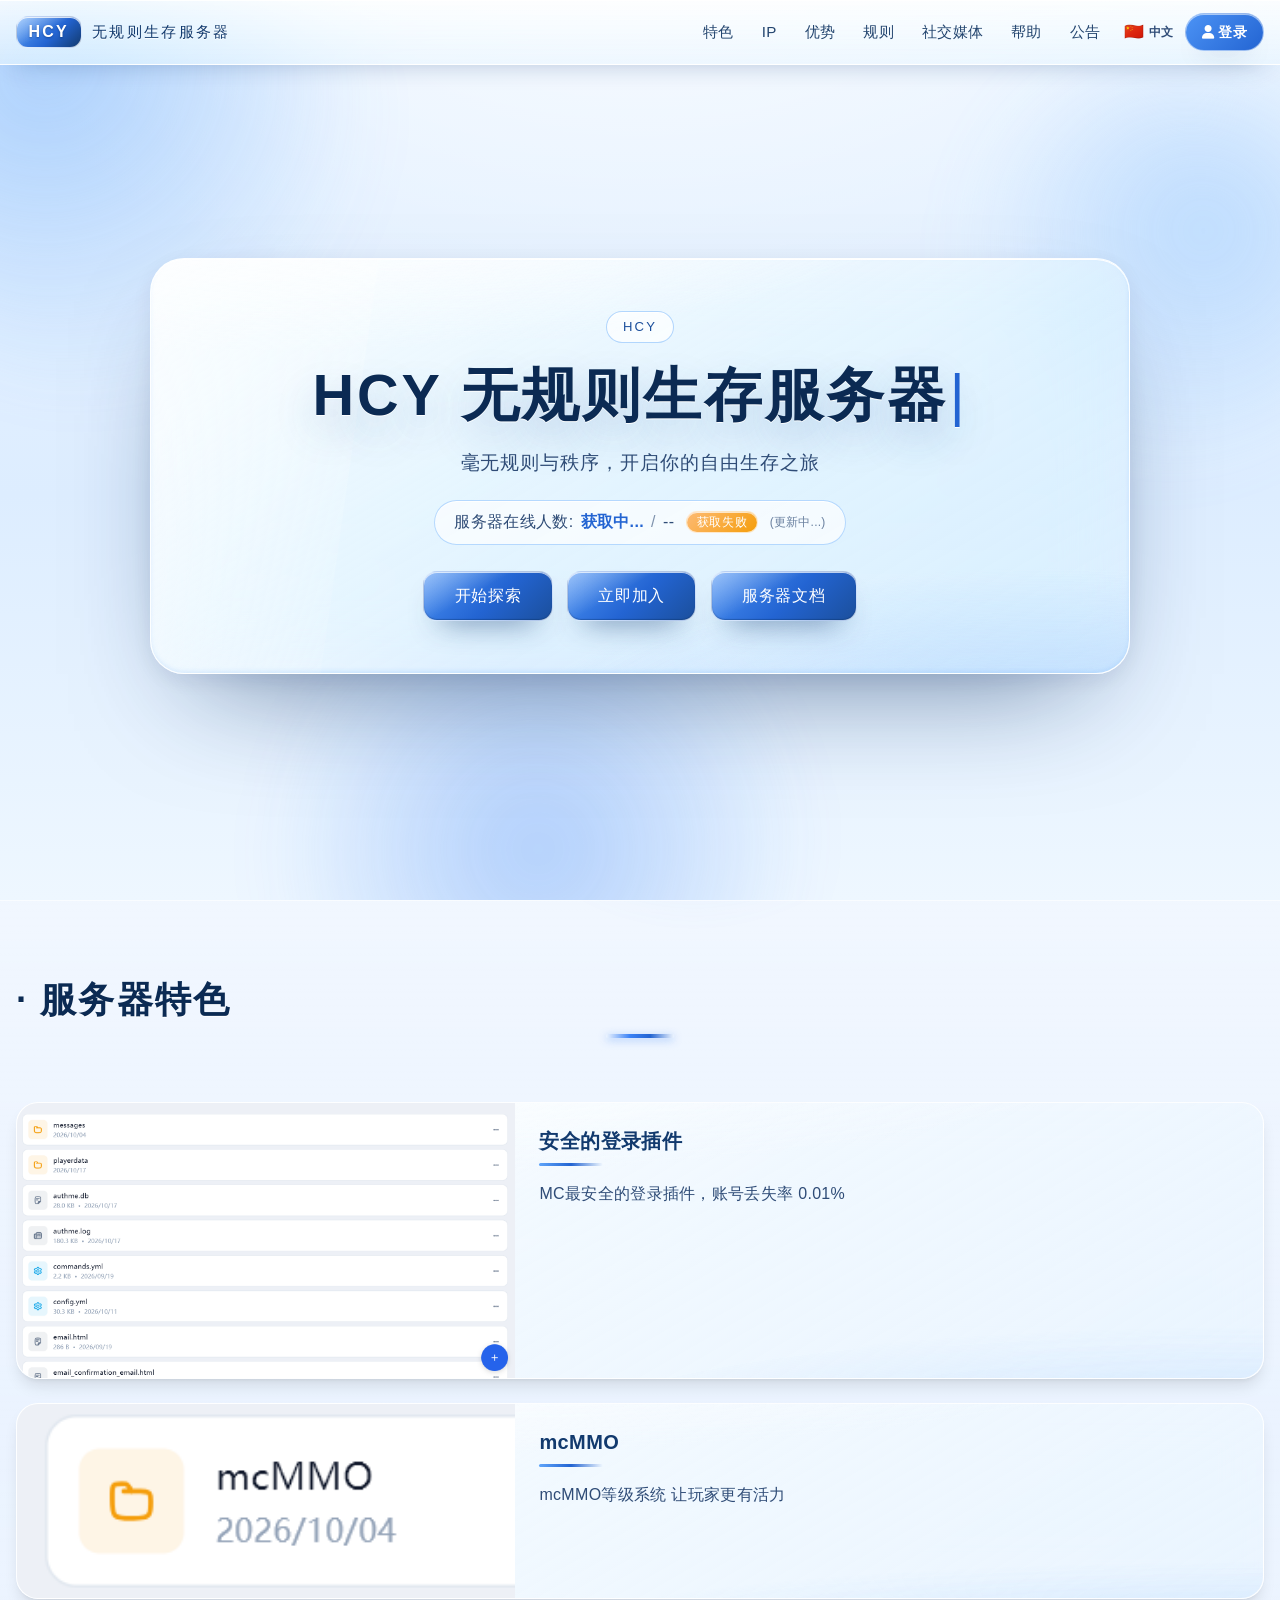
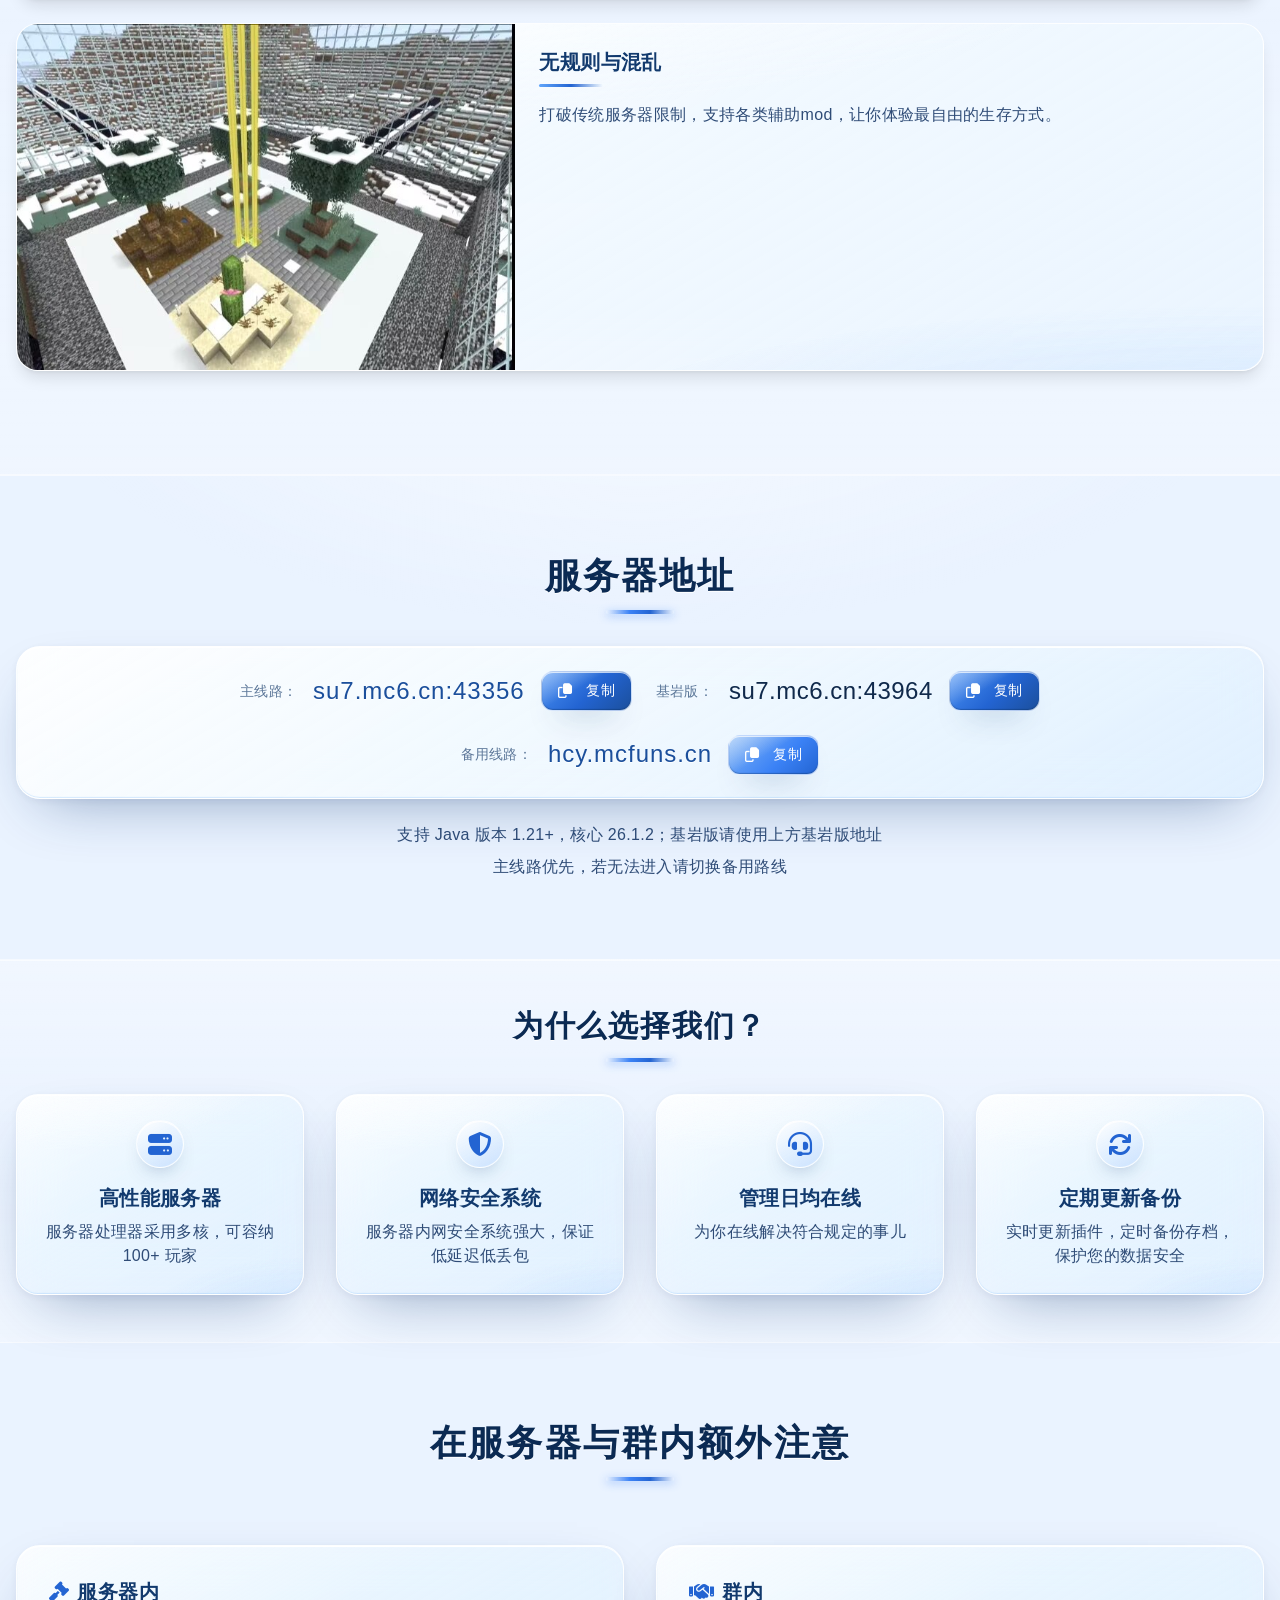
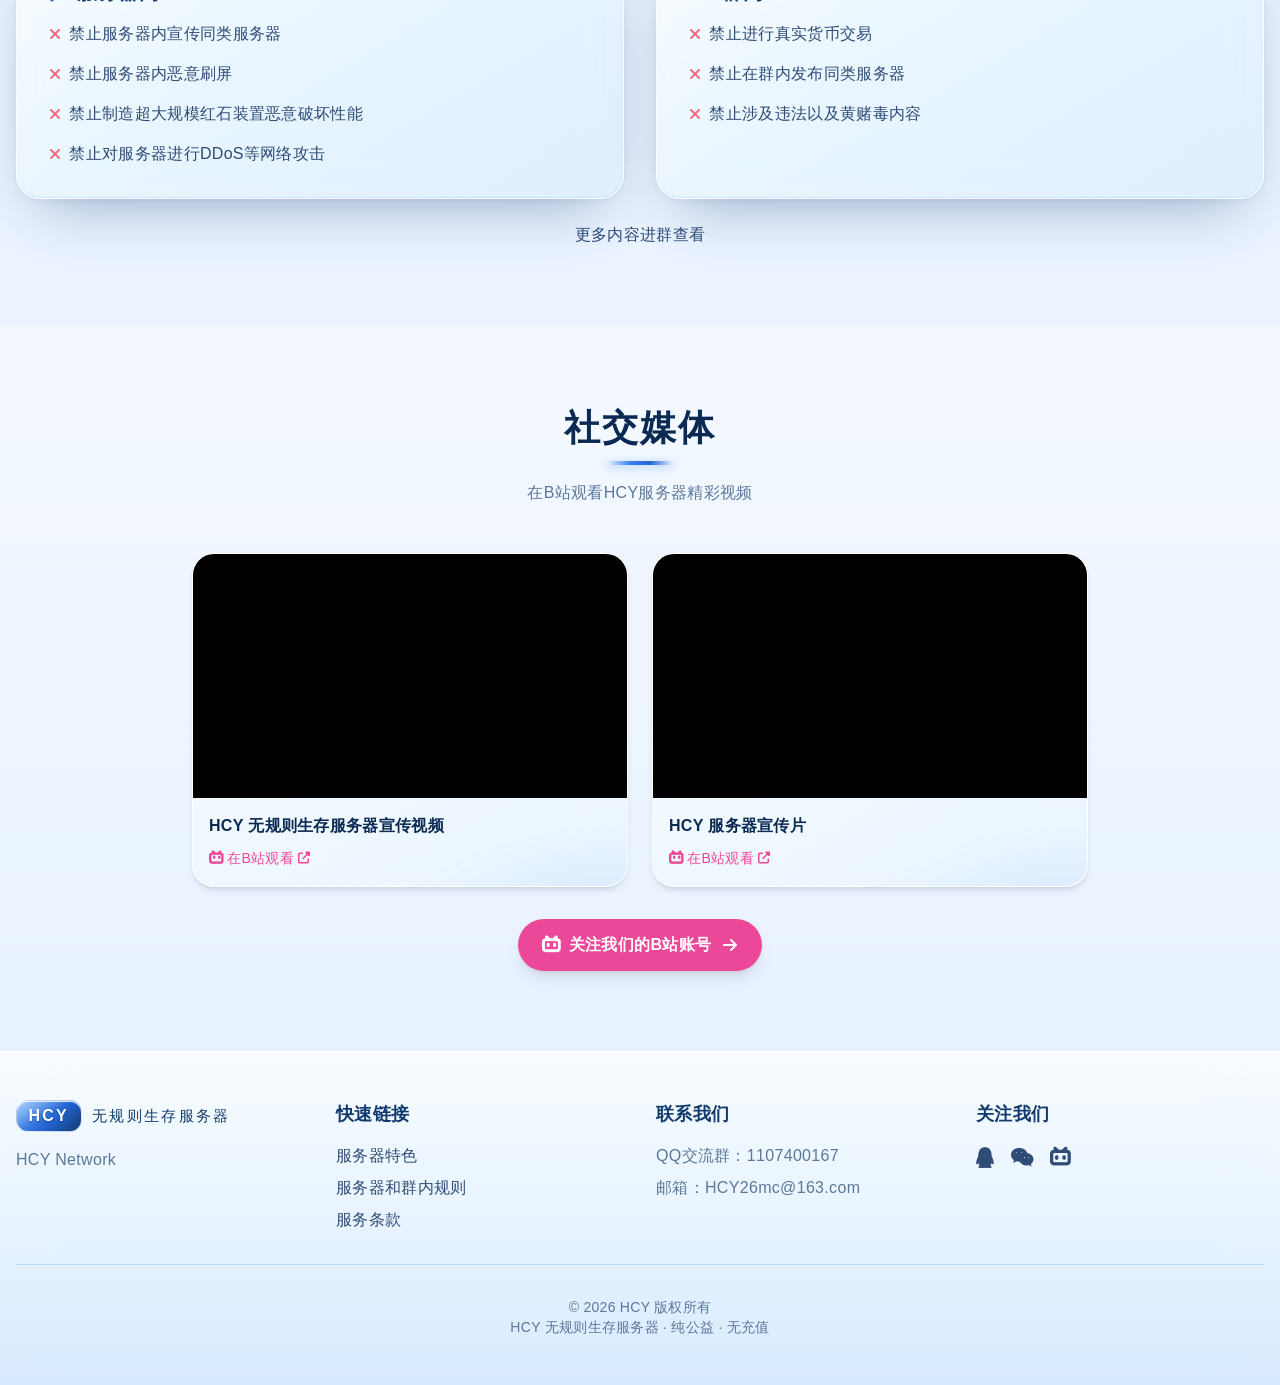
==== commit 71f8fa9f: "deploy: 站点同步 (2026-11-08 06:41:43 UTC) 共 160 个文件。" ====
--- a/index.html
+++ b/index.html
@@ -7,11 +7,11 @@
     <link rel="icon" href="./img/icon.png">
 
     <!-- 字体：字工厂浮生行楷 -->
-    <link href="static/css/fangsheng-font.css" rel="stylesheet">
+    <link href="static/css/fangsheng-font.css?v=b07dec6e" rel="stylesheet">
 
     <!-- 字体&引入 -->
-    <link href="static/css/all.min.css" rel="stylesheet">
-    <script src="static/js/js.js"></script>
+    <link href="static/css/all.min.css?v=071a960f" rel="stylesheet">
+    <script src="static/js/js.js?v=025495c2"></script>
     <script src="https://cdn.jsdelivr.net/npm/chart.js@4.4.0/dist/chart.umd.min.js" defer></script>
     <script>
         tailwind.config = {
@@ -25,27 +25,27 @@
     </script>
 
     <!-- CSS 模块化加载 -->
-    <link rel="stylesheet" href="static/css/titletype.css">
-    <link rel="stylesheet" href="static/css/base.css">
-    <link rel="stylesheet" href="static/css/components.css">
-    <link rel="stylesheet" href="static/css/modals.css">
-    <link rel="stylesheet" href="static/css/tools.css">
-    <link rel="stylesheet" href="static/css/auth.css">
-    <link rel="stylesheet" href="static/css/responsive.css">
-    <link rel="stylesheet" href="static/css/hcy-glass.css">
+    <link rel="stylesheet" href="static/css/titletype.css?v=48dc2bb7">
+    <link rel="stylesheet" href="static/css/base.css?v=fe3385b1">
+    <link rel="stylesheet" href="static/css/components.css?v=6770c122">
+    <link rel="stylesheet" href="static/css/modals.css?v=74c11df8">
+    <link rel="stylesheet" href="static/css/tools.css?v=1ce12e59">
+    <link rel="stylesheet" href="static/css/auth.css?v=2f3978b5">
+    <link rel="stylesheet" href="static/css/responsive.css?v=71e98465">
+    <link rel="stylesheet" href="static/css/hcy-glass.css?v=05f16808">
 
     <!-- JS 模块化加载 -->
-    <script src="static/js/utils.js" defer></script>
-    <script src="static/js/events.js" defer></script>
-    <script src="static/js/navigation.js" defer></script>
-    <script src="static/js/server-status.js" defer></script>
-    <script src="static/js/mcmmo-loader.js" defer></script>
-    <script src="static/js/auth.js" defer></script>
-    <script src="static/js/terms.js" defer></script>
-    <script src="static/js/qq-avatar.js" defer></script>
-    <script src="static/js/anti-devtools.js" defer></script>
-    <script src="static/js/i18n.js" defer></script>
-    <script src="static/js/typing-effect.js" defer></script>
+    <script src="static/js/utils.js?v=80e9a9fe" defer></script>
+    <script src="static/js/events.js?v=a911ad20" defer></script>
+    <script src="static/js/navigation.js?v=edaf9e61" defer></script>
+    <script src="static/js/server-status.js?v=75e826ab" defer></script>
+    <script src="static/js/mcmmo-loader.js?v=d6eca35b" defer></script>
+    <script src="static/js/auth.js?v=ef1ebeb6" defer></script>
+    <script src="static/js/terms.js?v=bc7e7cb7" defer></script>
+    <script src="static/js/qq-avatar.js?v=87e6d99d" defer></script>
+    <script src="static/js/anti-devtools.js?v=8b005572" defer></script>
+    <script src="static/js/i18n.js?v=02bc0708" defer></script>
+    <script src="static/js/typing-effect.js?v=4117506d" defer></script>
 
 </head>
 <body>
@@ -186,11 +186,16 @@
 <section id="ip" class="py-20 bg-primary/5 text-center">
     <div class="max-w-7xl mx-auto px-4">
         <h2 class="text-4xl font-bold mb-8" data-i18n="ip_title">服务器地址</h2>
-        <div class="inline-flex flex-col sm:flex-row items-center gap-6 bg-white px-8 py-6 rounded-lg shadow-sm">
+        <div class="inline-flex flex-col sm:flex-row flex-wrap items-center justify-center gap-6 bg-white px-8 py-6 rounded-lg shadow-sm">
             <div class="inline-flex items-center gap-4">
                 <span class="text-sm text-gray-500" data-i18n="ip_main_line">主线路：</span>
                 <span id="ip-text" class="text-xl md:text-2xl">su7.mc6.cn:43356</span>
                 <button class="copy-btn" data-target="ip-text" data-msg="ip_copy_main"><i class="far fa-copy mr-2"></i><span data-i18n="copy_btn">复制</span></button>
+            </div>
+            <div class="inline-flex items-center gap-4">
+                <span class="text-sm text-gray-500" data-i18n="ip_bedrock_line">基岩版：</span>
+                <span id="ip-text-bedrock" class="text-xl md:text-2xl">su7.mc6.cn:43964</span>
+                <button class="copy-btn" data-target="ip-text-bedrock" data-msg="ip_copy_bedrock"><i class="far fa-copy mr-2"></i><span data-i18n="copy_btn">复制</span></button>
             </div>
             <div class="inline-flex items-center gap-4">
                 <span class="text-sm text-gray-500" data-i18n="ip_second_line">备用线路：</span>
@@ -249,6 +254,17 @@
 		        <h2 class="text-4xl font-bold text-center mb-4" data-i18n="social_title">社交媒体</h2>
 		        <p class="text-gray-500 text-center mb-12" data-i18n="social_subtitle">B站</p>
 		        <div class="grid grid-cols-1 md:grid-cols-2 gap-6 max-w-4xl mx-auto">
+		            <div class="social-card bg-white rounded-xl shadow-md overflow-hidden hover:shadow-xl transition-all duration-300 hover:-translate-y-1">
+		                <div class="relative pt-[56.25%] bg-black">
+		                    <iframe src="https://player.bilibili.com/player.html?bvid=BV1sonV6PEpq&page=1&high_quality=1&autoplay=0" class="absolute inset-0 w-full h-full" scrolling="no" border="0" frameborder="0" allowfullscreen loading="lazy" sandbox="allow-scripts allow-same-origin allow-popups allow-popups-to-escape-sandbox allow-presentation"></iframe>
+		                </div>
+		                <div class="p-4">
+		                    <h3 class="font-bold text-gray-800 mb-2 line-clamp-2" data-i18n="social_video_promo_title">HCY 无规则生存服务器宣传视频</h3>
+		                    <a href="https://www.bilibili.com/video/BV1sonV6PEpq/" target="_blank" rel="noopener" class="inline-flex items-center gap-1 text-sm text-pink-500 hover:text-pink-600 font-medium transition-colors">
+		                        <i class="fab fa-bilibili"></i> <span data-i18n="social_watch_bilibili">在B站观看</span> <i class="fas fa-external-link-alt text-xs"></i>
+		                    </a>
+		                </div>
+		            </div>
 		            <div class="social-card bg-white rounded-xl shadow-md overflow-hidden hover:shadow-xl transition-all duration-300 hover:-translate-y-1">
 		                <div class="relative pt-[56.25%] bg-black">
 		                    <iframe src="https://player.bilibili.com/player.html?bvid=BV1PBeh67ENt&page=1&high_quality=1&autoplay=0" class="absolute inset-0 w-full h-full" scrolling="no" border="0" frameborder="0" allowfullscreen loading="lazy" sandbox="allow-scripts allow-same-origin allow-popups allow-popups-to-escape-sandbox allow-presentation"></iframe>
@@ -459,24 +475,19 @@
                 <p id="login-error" class="text-red-500 text-sm text-center mt-3 hidden"></p>
             </div>
             <div class="auth-form hidden" id="auth-form-register">
-                <div class="mb-6 p-4 bg-gradient-to-r from-blue-50 to-cyan-50 border border-blue-200 rounded-xl text-center">
-                    <i class="fas fa-info-circle text-blue-500 text-3xl mb-3"></i>
-                    <h4 class="font-bold text-blue-700 mb-2" data-i18n="auth_register_title">无需在此注册</h4>
-                    <p class="text-sm text-blue-600" data-i18n="auth_register_desc" data-i18n-type="html">请直接在 <strong>HCY 服务器</strong> 中注册：</p>
-                    <div class="bg-white rounded-lg px-4 py-3 my-3 font-mono text-sm border border-blue-100 inline-block" data-i18n="auth_register_instr">服务器进入界面输入密码 然后确认密码</div>
-                    <p class="text-xs text-gray-500" data-i18n="auth_register_note">注册后使用游戏账号和密码在此登录</p>
-                </div>
-                <button class="auth-tab-btn w-full py-3 rounded-xl font-bold text-white bg-gradient-to-r from-cyan-400 to-teal-500 hover:from-cyan-500 transition-all active:scale-[0.98] shadow-md" onclick="window.switchAuthTab('login')"><i class="fas fa-arrow-left mr-2"></i><span data-i18n="auth_goto_login">已有账号？去登录</span></button>
+                <div class="mb-4"><label class="block text-sm font-medium text-gray-700 mb-1" data-i18n="auth_username">用户名</label><input type="text" id="reg-username" autocomplete="username" maxlength="20" class="w-full px-4 py-3 border border-gray-300 rounded-xl focus:ring-2 focus:ring-cyan-400 focus:border-transparent outline-none transition-all" placeholder="3-20 位字母、数字或下划线"></div>
+                <div class="mb-4"><label class="block text-sm font-medium text-gray-700 mb-1" data-i18n="auth_password">密码</label><input type="password" id="reg-password" autocomplete="new-password" maxlength="128" class="w-full px-4 py-3 border border-gray-300 rounded-xl focus:ring-2 focus:ring-cyan-400 focus:border-transparent outline-none transition-all" placeholder="至少 8 位"></div>
+                <div class="mb-4"><label class="block text-sm font-medium text-gray-700 mb-1" data-i18n="auth_confirm_password">确认密码</label><input type="password" id="reg-password2" autocomplete="new-password" maxlength="128" class="w-full px-4 py-3 border border-gray-300 rounded-xl focus:ring-2 focus:ring-cyan-400 focus:border-transparent outline-none transition-all" placeholder="再输入一次密码"></div>
+                <label class="flex items-start gap-2 mb-4 cursor-pointer select-none">
+                    <input type="checkbox" id="reg-terms-check" class="mt-0.5 w-4 h-4 rounded border-gray-300 text-cyan-500 focus:ring-cyan-400 cursor-pointer flex-shrink-0">
+                    <span class="text-xs text-gray-500 leading-relaxed"><span data-i18n="auth_agree">我已阅读并同意</span> <a href="docs.html#terms" target="_blank" rel="noopener" class="text-primary hover:underline font-medium" data-i18n="auth_terms_link">《服务条款》</a></span>
+                </label>
+                <button id="auth-register-btn" class="w-full py-3 rounded-xl font-bold text-white bg-gradient-to-r from-cyan-400 to-teal-500 hover:from-cyan-500 hover:to-teal-600 transition-all active:scale-[0.98] shadow-md"><i class="fas fa-user-plus mr-2"></i><span data-i18n="auth_btn_register">注册</span></button>
+                <p id="register-error" class="text-red-500 text-sm text-center mt-3 hidden"></p>
+                <p class="text-xs text-gray-400 text-center mt-3" data-i18n="auth_register_hint">此账号为网站独立账号，与游戏内账号无关</p>
             </div>
             <div class="mt-6 pt-4 border-t border-gray-100 text-center">
                 <p class="text-xs text-gray-400"><span data-i18n="auth_footer_text">登录即表示您已阅读并同意</span> <a href="docs.html#terms" target="_blank" rel="noopener" class="text-primary hover:underline font-medium" data-i18n="auth_terms_link">《服务条款》</a></p>
-            </div>
-            <!-- ⚠️ 开发中遮罩：登录功能完成后移除此 div 即可启用 -->
-            <div id="auth-dev-overlay" class="absolute inset-0 bg-white/95 flex flex-col items-center justify-center rounded-2xl z-10" style="margin-top:2px;">
-                <div class="text-5xl mb-4">🚧</div>
-                <h3 class="text-xl font-bold text-gray-700 mb-2" data-i18n="auth_dev_title">功能开发中</h3>
-                <p class="text-sm text-gray-500 mb-1" data-i18n="auth_dev_sub">Under Development</p>
-                <p class="text-xs text-gray-400" data-i18n="auth_dev_desc">登录和注册功能暂时不可用，敬请期待</p>
             </div>
         </div>
     </div>
--- a/static/css/hcy-glass.css
+++ b/static/css/hcy-glass.css
@@ -472,10 +472,6 @@
 #auth-modal .auth-tab.bg-white { background: #fff !important; color: var(--hcy-blue-600) !important; box-shadow: 0 6px 16px -12px rgba(9, 42, 90, 0.8); }
 #auth-modal label { color: var(--hcy-blue-800); }
 #auth-modal .text-gray-500 { color: var(--hcy-text-muted) !important; }
-#auth-form-register .bg-gradient-to-r {
-    background: linear-gradient(135deg, rgba(219, 234, 254, 0.9), rgba(240, 249, 255, 0.9)) !important;
-    border-color: rgba(147, 197, 253, 0.8) !important;
-}
 #auth-form-register .text-blue-700 { color: var(--hcy-blue-800) !important; }
 #auth-form-register .text-blue-600 { color: var(--hcy-blue-700) !important; }
 
@@ -483,6 +479,7 @@
 #close-moderator-btn,
 .auth-tab-btn,
 #auth-login-btn,
+#auth-register-btn,
 #terms-agree-confirm {
     background: linear-gradient(135deg, #4C93F5, #2364D2) !important;
     border: 1px solid rgba(255, 255, 255, 0.55);
